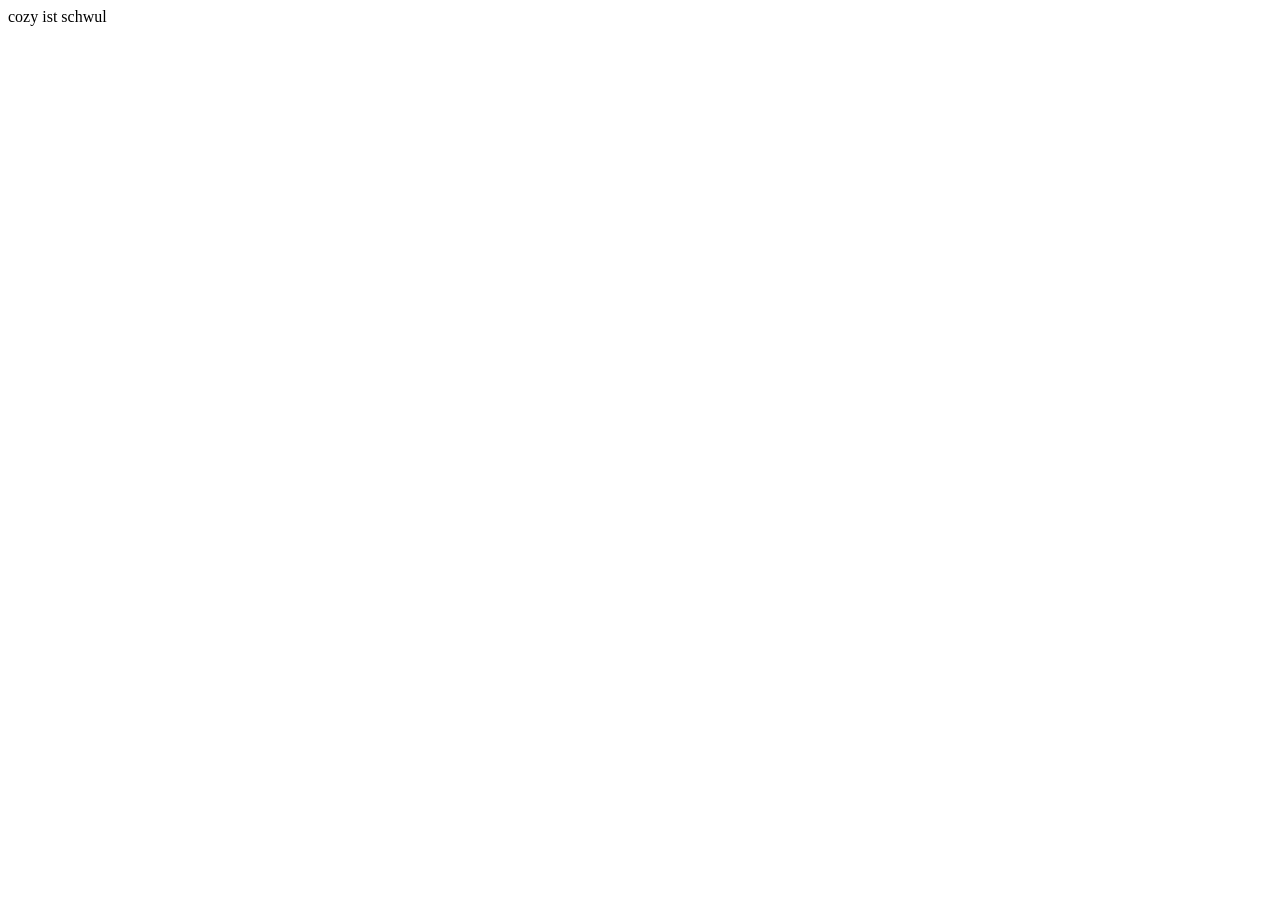
==== index.html @ 08d37120 "index" ====
<!DOCTYPE html>
<html lang="en">
<head>
    <meta charset="UTF-8">
    <meta name="viewport" content="width=device-width, initial-scale=1.0">
    <title>Document</title>
</head>
<body>
    cozy ist schwul
</body>
</html>
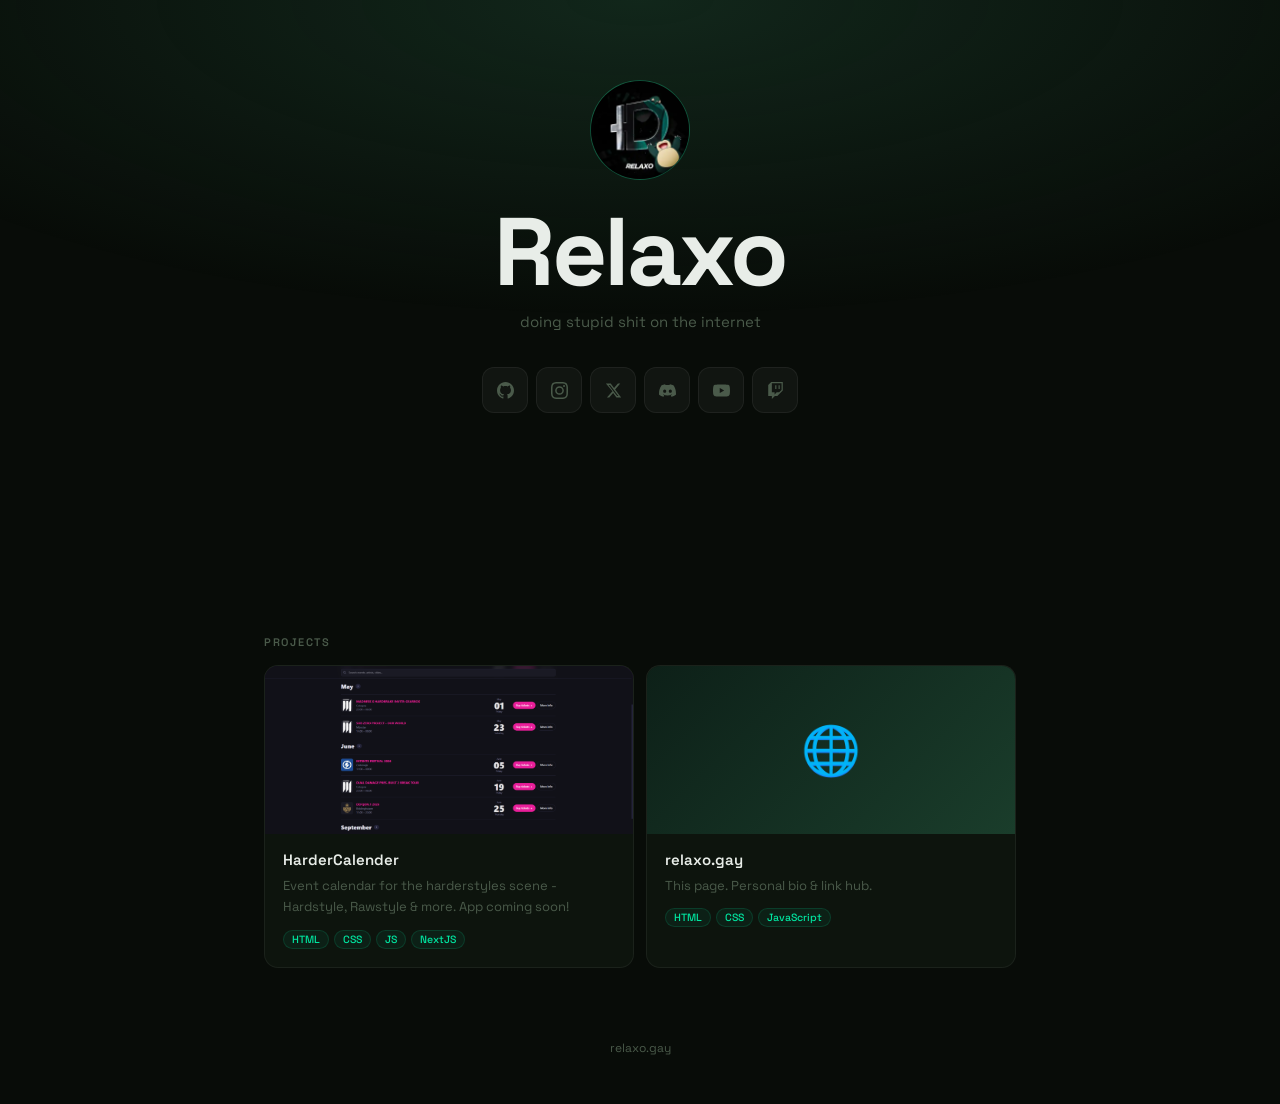
==== commit abb5f1eb: "created website lol" ====
--- a/index.html
+++ b/index.html
@@ -1,11 +1,68 @@
-<!DOCTYPE html>
+<!doctype html>
 <html lang="en">
-<head>
-    <meta charset="UTF-8">
-    <meta name="viewport" content="width=device-width, initial-scale=1.0">
-    <title>Document</title>
-</head>
-<body>
-    cozy ist schwul
-</body>
+  <head>
+    <meta charset="UTF-8" />
+    <meta name="viewport" content="width=device-width, initial-scale=1.0" />
+    <title>Relaxo</title>
+    <meta name="description" content="Relaxo — building stuff on the internet" />
+    <link rel="preconnect" href="https://fonts.googleapis.com" />
+    <link rel="preconnect" href="https://fonts.gstatic.com" crossorigin />
+    <link href="https://fonts.googleapis.com/css2?family=Space+Grotesk:wght@400;500;600;700&display=swap" rel="stylesheet" />
+    <link rel="stylesheet" href="css/style.css" />
+  </head>
+  <body>
+    <div class="wrap">
+      <section class="hero">
+        <div class="avatar" data-a id="s-initial"></div>
+        <h1 class="name" data-a id="s-name"></h1>
+        <p class="bio" data-a id="s-bio"></p>
+        <div class="socials" data-a id="s-socials"></div>
+      </section>
+
+      <div class="dc" id="dc">
+        <div class="dc-left">
+          <div class="dc-avwrap">
+            <img class="dc-av" id="dc-av" src="" alt="avatar" />
+            <span class="dc-dot offline" id="dc-dot"></span>
+          </div>
+          <div class="dc-info">
+            <div class="dc-nameline">
+              <span class="dc-name" id="dc-name"></span>
+            </div>
+            <div class="dc-sub">
+              <span class="dc-handle" id="dc-handle"></span>
+            </div>
+          </div>
+        </div>
+        <span class="dc-clan" id="dc-clan">
+          <img class="dc-clan-badge" id="dc-clan-badge" src="" alt="" />
+          <span id="dc-clan-tag"></span>
+        </span>
+      </div>
+
+      <div class="dc-activity-bar" id="dc-activity-bar">
+        <div class="dc-spot" id="dc-spot">
+          <svg class="dc-spot-icon" viewBox="0 0 24 24">
+            <path d="M12 0C5.4 0 0 5.4 0 12s5.4 12 12 12 12-5.4 12-12S18.66 0 12 0zm5.521 17.34c-.24.359-.66.48-1.021.24-2.82-1.74-6.36-2.101-10.561-1.141-.418.122-.779-.179-.899-.539-.12-.421.18-.78.54-.9 4.56-1.021 8.52-.6 11.64 1.32.42.18.479.659.301 1.02zm1.44-3.3c-.301.42-.841.6-1.262.3-3.239-1.98-8.159-2.58-11.939-1.38-.479.12-1.02-.12-1.14-.6-.12-.48.12-1.021.6-1.141C9.6 9.9 15 10.561 18.72 12.84c.361.181.54.78.241 1.2zm.12-3.36C15.24 8.4 8.82 8.16 5.16 9.301c-.6.179-1.2-.181-1.38-.721-.18-.601.18-1.2.72-1.381 4.26-1.26 11.28-1.02 15.721 1.621.539.3.719 1.02.419 1.56-.299.421-1.02.599-1.559.3z"/>
+          </svg>
+          <img class="dc-art" id="dc-art" src="" alt="" />
+          <div class="dc-track">
+            <span class="dc-song" id="dc-song"></span>
+            <span class="dc-artist" id="dc-artist"></span>
+          </div>
+        </div>
+        <span class="dc-game" id="dc-game"></span>
+      </div>
+
+      <p class="section-title" data-a>projects</p>
+      <div class="grid" id="s-grid"></div>
+      <footer data-a id="s-footer"></footer>
+    </div>
+
+    <script src="js/config.js"></script>
+    <script src="js/icons.js"></script>
+    <script src="js/render.js"></script>
+    <script src="js/lanyard.js"></script>
+    <script src="js/main.js"></script>
+  </body>
 </html>
--- a/css/style.css
+++ b/css/style.css
@@ -0,0 +1,262 @@
+:root {
+  --bg: #080c08;
+  --card: #0d140d;
+  --border: rgba(255, 255, 255, 0.06);
+  --accent: #00e5a0;
+  --white: #e8ede8;
+  --muted: #4a5a4a;
+  --text: #8fa08f;
+}
+
+*, *::before, *::after { box-sizing: border-box; margin: 0; padding: 0; }
+html { scroll-behavior: smooth; }
+
+body {
+  background: var(--bg);
+  color: var(--text);
+  font-family: "Space Grotesk", sans-serif;
+  min-height: 100vh;
+}
+
+body::before {
+  content: "";
+  position: fixed;
+  inset: 0;
+  background: radial-gradient(ellipse 70% 35% at 50% 0%, rgba(26, 61, 43, 0.55) 0%, transparent 100%);
+  pointer-events: none;
+  z-index: 0;
+}
+
+.wrap {
+  position: relative;
+  z-index: 1;
+  max-width: 800px;
+  margin: 0 auto;
+  padding: 0 24px;
+}
+
+/* ── HERO ── */
+.hero { padding: 80px 0 56px; text-align: center; }
+
+.avatar {
+  width: 100px;
+  height: 100px;
+  border-radius: 50%;
+  background: linear-gradient(135deg, #1a3d2b 0%, #0d2018 100%);
+  border: 1px solid rgba(0, 229, 160, 0.2);
+  margin: 0 auto 24px;
+  display: flex;
+  align-items: center;
+  justify-content: center;
+  font-size: 38px;
+  font-weight: 700;
+  color: var(--accent);
+  animation: bob 5s ease-in-out infinite;
+}
+
+@keyframes bob {
+  0%, 100% { transform: translateY(0); }
+  50%       { transform: translateY(-6px); }
+}
+
+.name {
+  font-size: clamp(56px, 12vw, 96px);
+  font-weight: 700;
+  letter-spacing: -3px;
+  color: var(--white);
+  line-height: 1;
+  margin-bottom: 12px;
+}
+
+.bio { font-size: 15px; color: var(--muted); margin-bottom: 36px; }
+
+/* ── SOCIALS ── */
+.socials { display: flex; justify-content: center; gap: 8px; flex-wrap: wrap; }
+
+.social {
+  width: 46px;
+  height: 46px;
+  border-radius: 12px;
+  background: rgba(255, 255, 255, 0.04);
+  border: 1px solid var(--border);
+  color: var(--muted);
+  display: flex;
+  align-items: center;
+  justify-content: center;
+  text-decoration: none;
+  transition: background 0.15s, border-color 0.15s, color 0.15s, transform 0.15s;
+}
+
+.social:hover {
+  background: rgba(0, 229, 160, 0.1);
+  border-color: rgba(0, 229, 160, 0.35);
+  color: var(--accent);
+  transform: translateY(-2px);
+}
+
+.social svg { width: 17px; height: 17px; fill: currentColor; flex-shrink: 0; }
+
+/* ── PROJECTS ── */
+.section-title {
+  font-size: 11px;
+  font-weight: 600;
+  letter-spacing: 0.14em;
+  text-transform: uppercase;
+  color: var(--muted);
+  margin: 56px 0 16px;
+}
+
+.grid {
+  display: grid;
+  grid-template-columns: repeat(2, 1fr);
+  gap: 12px;
+  margin-bottom: 72px;
+}
+
+@media (max-width: 540px) {
+  .grid { grid-template-columns: 1fr; }
+}
+
+.card {
+  background: var(--card);
+  border: 1px solid var(--border);
+  border-radius: 14px;
+  overflow: hidden;
+  text-decoration: none;
+  color: inherit;
+  display: flex;
+  flex-direction: column;
+  transition: border-color 0.2s, transform 0.2s, box-shadow 0.2s;
+}
+
+.card:hover {
+  border-color: rgba(0, 229, 160, 0.22);
+  transform: translateY(-3px);
+  box-shadow: 0 10px 30px rgba(0, 0, 0, 0.5);
+}
+
+.thumb { position: relative; height: 168px; overflow: hidden; flex-shrink: 0; }
+.thumb-bg { position: absolute; inset: 0; }
+.thumb-emoji {
+  position: absolute;
+  inset: 0;
+  display: flex;
+  align-items: center;
+  justify-content: center;
+  font-size: 48px;
+}
+
+.thumb img {
+  position: absolute;
+  inset: 0;
+  width: 100%;
+  height: 100%;
+  object-fit: cover;
+  display: block;
+  z-index: 1;
+}
+
+.card-body { padding: 16px 18px 18px; display: flex; flex-direction: column; gap: 6px; flex: 1; }
+.card-name { font-size: 15px; font-weight: 600; color: var(--white); }
+.card-desc { font-size: 13px; color: var(--muted); line-height: 1.65; }
+
+.tags { display: flex; flex-wrap: wrap; gap: 5px; margin-top: 6px; }
+.tag {
+  font-size: 10.5px;
+  font-weight: 500;
+  padding: 2px 8px;
+  border-radius: 100px;
+  background: rgba(0, 229, 160, 0.06);
+  border: 1px solid rgba(0, 229, 160, 0.14);
+  color: var(--accent);
+}
+
+/* ── DISCORD CARD ── */
+.dc {
+  display: flex;
+  align-items: center;
+  justify-content: space-between;
+  gap: 16px;
+  background: rgba(255, 255, 255, 0.025);
+  border: 1px solid var(--border);
+  border-radius: 16px;
+  padding: 16px 20px;
+  margin: 24px 0 0;
+  opacity: 0;
+  transition: opacity 0.4s ease;
+}
+.dc.ready { opacity: 1; }
+
+.dc-left { display: flex; align-items: center; gap: 14px; min-width: 0; }
+.dc-avwrap { position: relative; flex-shrink: 0; }
+
+.dc-av {
+  width: 52px;
+  height: 52px;
+  border-radius: 50%;
+  display: block;
+  background: var(--card);
+}
+
+.dc-dot {
+  position: absolute;
+  bottom: 0; right: 0;
+  width: 14px; height: 14px;
+  border-radius: 50%;
+  border: 2.5px solid var(--bg);
+  background: var(--muted);
+  transition: background 0.3s;
+}
+.dc-dot.online  { background: #23a55a; }
+.dc-dot.idle    { background: #f0b232; }
+.dc-dot.dnd     { background: #f23f43; }
+.dc-dot.offline { background: #545f54; }
+
+.dc-info { min-width: 0; }
+.dc-nameline { display: flex; align-items: center; gap: 7px; margin-bottom: 3px; }
+.dc-name { font-size: 15px; font-weight: 600; color: var(--white); white-space: nowrap; }
+
+.dc-clan {
+  display: none;
+  align-items: center;
+  gap: 6px;
+  font-size: 13px;
+  font-weight: 600;
+  color: var(--accent);
+  background: rgba(0, 229, 160, 0.08);
+  border: 1px solid rgba(0, 229, 160, 0.2);
+  border-radius: 8px;
+  padding: 5px 12px 5px 8px;
+  white-space: nowrap;
+}
+.dc-clan-badge { width: 18px; height: 18px; object-fit: contain; display: block; }
+
+.dc-sub { display: flex; align-items: center; gap: 5px; min-width: 0; }
+.dc-handle { font-size: 12.5px; color: var(--muted); white-space: nowrap; flex-shrink: 0; }
+
+.dc-activity-bar {
+  display: none;
+  align-items: center;
+  gap: 12px;
+  background: rgba(255, 255, 255, 0.02);
+  border: 1px solid var(--border);
+  border-radius: 12px;
+  padding: 11px 20px;
+  margin-top: 4px;
+  min-width: 0;
+}
+.dc-activity-bar.visible { display: flex; }
+
+.dc-spot { display: flex; align-items: center; gap: 10px; }
+.dc-art { width: 42px; height: 42px; border-radius: 6px; object-fit: cover; flex-shrink: 0; }
+.dc-track { display: flex; flex-direction: column; gap: 2px; flex: 1; min-width: 0; }
+.dc-song { font-size: 13px; font-weight: 500; color: var(--white); }
+.dc-artist { font-size: 12px; color: var(--muted); }
+.dc-game { font-size: 13px; color: var(--text); }
+.dc-spot-icon { width: 15px; height: 15px; fill: #1db954; flex-shrink: 0; }
+
+/* ── FOOTER ── */
+footer { text-align: center; padding-bottom: 48px; font-size: 12px; color: var(--muted); }
+
+/* entrance */
+[data-a] { opacity: 0; transform: translateY(14px); }
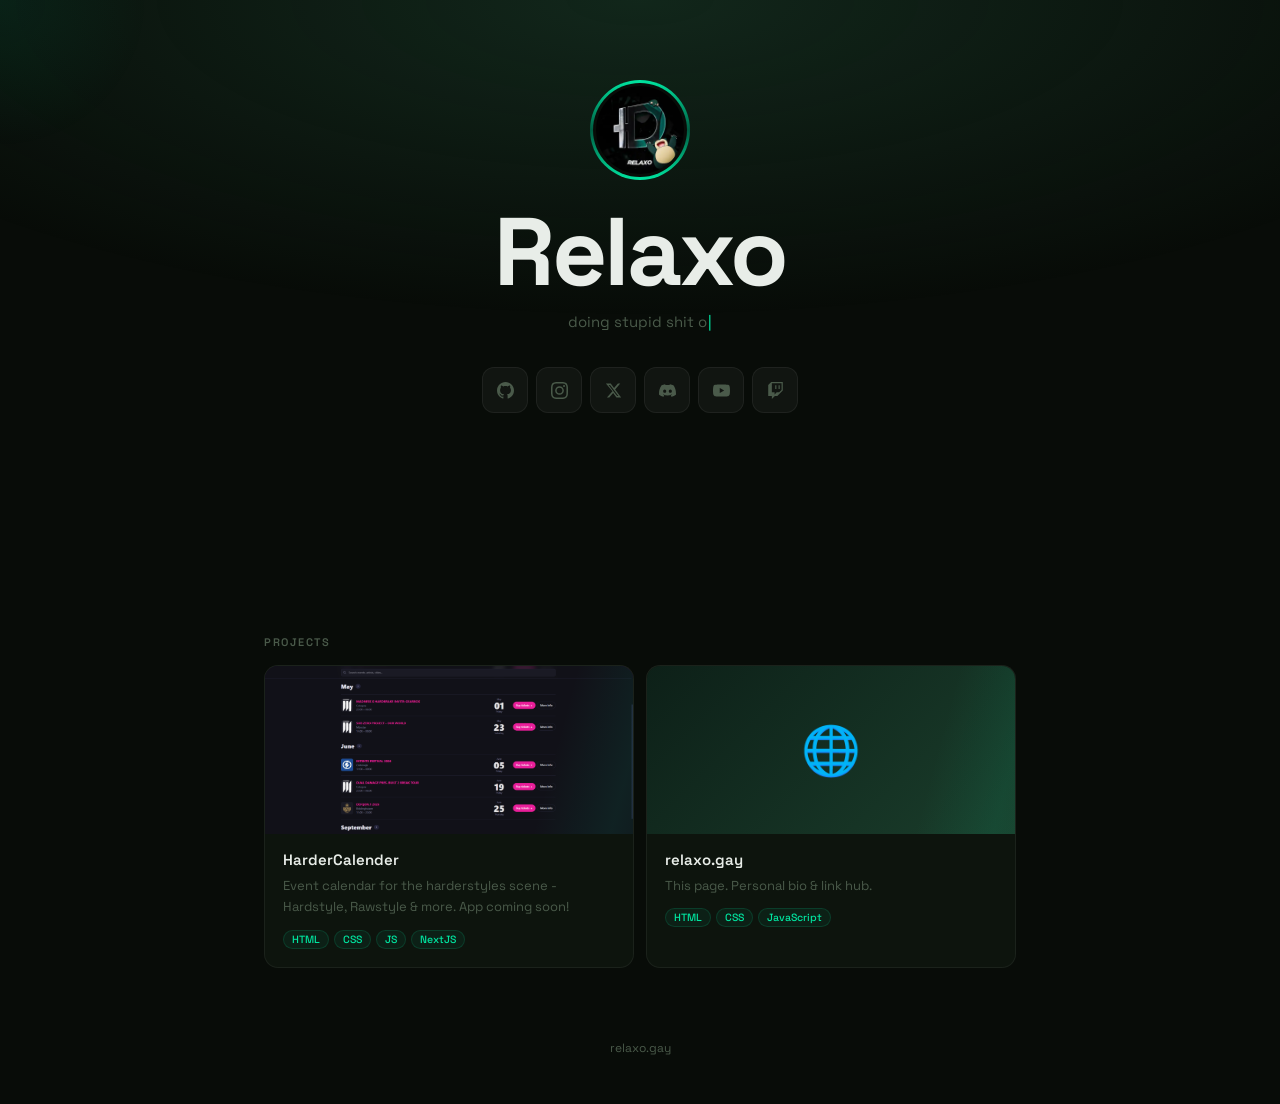
==== commit 61639eb8: "Some visual changes" ====
--- a/index.html
+++ b/index.html
@@ -10,7 +10,11 @@
     <link href="https://fonts.googleapis.com/css2?family=Space+Grotesk:wght@400;500;600;700&display=swap" rel="stylesheet" />
     <link rel="stylesheet" href="css/style.css" />
   </head>
+
   <body>
+        <div class="cursor" id="cursor"><div class="cursor-center"></div></div>
+    <div class="mouse-glow" id="mouse-glow"></div>
+    <div class="toast" id="toast">Copied!</div>
     <div class="wrap">
       <section class="hero">
         <div class="avatar" data-a id="s-initial"></div>
@@ -65,4 +69,6 @@
     <script src="js/lanyard.js"></script>
     <script src="js/main.js"></script>
   </body>
+
+
 </html>
--- a/css/style.css
+++ b/css/style.css
@@ -42,8 +42,6 @@
   width: 100px;
   height: 100px;
   border-radius: 50%;
-  background: linear-gradient(135deg, #1a3d2b 0%, #0d2018 100%);
-  border: 1px solid rgba(0, 229, 160, 0.2);
   margin: 0 auto 24px;
   display: flex;
   align-items: center;
@@ -52,6 +50,24 @@
   font-weight: 700;
   color: var(--accent);
   animation: bob 5s ease-in-out infinite;
+  padding: 3px;
+  background: linear-gradient(var(--bg), var(--bg)) padding-box,
+              linear-gradient(var(--ring-angle, 0deg), #00e5a0, #005c41, #00e5a0) border-box;
+  border: 3px solid transparent;
+}
+
+@property --ring-angle {
+  syntax: '<angle>';
+  inherits: false;
+  initial-value: 0deg;
+}
+
+@keyframes ring-spin {
+  to { --ring-angle: 360deg; }
+}
+
+.avatar {
+  animation: bob 5s ease-in-out infinite, ring-spin 3s linear infinite;
 }
 
 @keyframes bob {
@@ -154,6 +170,26 @@
   object-fit: cover;
   display: block;
   z-index: 1;
+}
+
+.thumb::after {
+  content: '';
+  position: absolute;
+  inset: 0;
+  background: linear-gradient(
+    105deg,
+    transparent 40%,
+    rgba(0, 229, 160, 0.08) 50%,
+    transparent 60%
+  );
+  background-size: 200% 100%;
+  background-position: 200% 0;
+  transition: background-position 0.5s ease;
+  z-index: 2;
+}
+
+.card:hover .thumb::after {
+  background-position: -200% 0;
 }
 
 .card-body { padding: 16px 18px 18px; display: flex; flex-direction: column; gap: 6px; flex: 1; }
@@ -255,6 +291,172 @@
 .dc-game { font-size: 13px; color: var(--text); }
 .dc-spot-icon { width: 15px; height: 15px; fill: #1db954; flex-shrink: 0; }
 
+.tooltip-wrap {
+  position: relative;
+  display: inline-flex;
+}
+
+.tooltip {
+  position: absolute;
+  bottom: calc(100% + 8px);
+  left: 50%;
+  transform: translateX(-50%) translateY(4px);
+  background: #1a1f1a;
+  border: 1px solid var(--border);
+  color: var(--white);
+  font-size: 12px;
+  font-weight: 500;
+  white-space: nowrap;
+  padding: 5px 10px;
+  border-radius: 8px;
+  pointer-events: none;
+  opacity: 0;
+  transition: opacity 0.15s ease, transform 0.15s ease;
+  z-index: 10;
+}
+
+.tooltip::after {
+  content: '';
+  position: absolute;
+  top: 100%;
+  left: 50%;
+  transform: translateX(-50%);
+  border: 5px solid transparent;
+  border-top-color: #1a1f1a;
+}
+
+.tooltip-wrap:hover .tooltip {
+  opacity: 1;
+  transform: translateX(-50%) translateY(0);
+}
+
+/* ── TOAST ── */
+.toast {
+  position: fixed;
+  bottom: 32px;
+  left: 50%;
+  transform: translateX(-50%) translateY(8px);
+  background: #1a1f1a;
+  border: 1px solid var(--border);
+  color: var(--white);
+  font-size: 13px;
+  font-weight: 500;
+  padding: 8px 16px;
+  border-radius: 10px;
+  opacity: 0;
+  pointer-events: none;
+  transition: opacity 0.2s ease, transform 0.2s ease;
+  z-index: 100;
+}
+.toast.show {
+  opacity: 1;
+  transform: translateX(-50%) translateY(0);
+}
+
+/* ── MOUSE GLOW ── */
+.mouse-glow {
+  position: fixed;
+  width: 300px;
+  height: 300px;
+  border-radius: 50%;
+  pointer-events: none;
+  z-index: 0;
+  background: radial-gradient(circle, rgba(0, 229, 160, 0.07) 0%, transparent 70%);
+  transform: translate(-50%, -50%);
+  transition: left 0.08s ease, top 0.08s ease;
+}
+
+@keyframes blink {
+  0%, 100% { opacity: 1; }
+  50%       { opacity: 0; }
+}
+
+@keyframes avatar-pop {
+  0%   { transform: scale(1); }
+  40%  { transform: scale(1.15) rotate(-5deg); }
+  70%  { transform: scale(0.95) rotate(3deg); }
+  100% { transform: scale(1) rotate(0deg); }
+}
+
+.avatar.popping {
+  animation: avatar-pop 0.4s ease, ring-spin 3s linear infinite !important;
+}
+
+/* ── CUSTOM CURSOR ── */
+* { cursor: none !important; }
+
+/* ── CUSTOM CURSOR ── */
+* { cursor: none !important; }
+
+/* ── CUSTOM CURSOR ── */
+* { cursor: none !important; }
+
+.cursor {
+  position: fixed;
+  width: 20px;
+  height: 20px;
+  pointer-events: none;
+  z-index: 9999;
+  left: -100px;
+  top: -100px;
+  transform: translate(-50%, -50%);
+  transition: width 0.15s ease, height 0.15s ease, opacity 0.2s ease;
+}
+
+/* 4 Linien als Crosshair */
+.cursor::before,
+.cursor::after {
+  content: '';
+  position: absolute;
+  background: var(--accent);
+  border-radius: 2px;
+}
+
+/* Horizontale Linie */
+.cursor::before {
+  width: 100%;
+  height: 1.5px;
+  top: 50%;
+  left: 0;
+  transform: translateY(-50%);
+  box-shadow: 0 0 6px rgba(0, 229, 160, 0.6);
+}
+
+/* Vertikale Linie */
+.cursor::after {
+  width: 1.5px;
+  height: 100%;
+  left: 50%;
+  top: 0;
+  transform: translateX(-50%);
+  box-shadow: 0 0 6px rgba(0, 229, 160, 0.6);
+}
+
+/* Mittelpunkt Lücke — kleines Quadrat das die Mitte ausblendet */
+.cursor-center {
+  position: absolute;
+  width: 5px;
+  height: 5px;
+  background: var(--bg);
+  top: 50%;
+  left: 50%;
+  transform: translate(-50%, -50%);
+  z-index: 1;
+}
+
+body:has(a:hover) .cursor,
+body:has(button:hover) .cursor {
+  width: 16px;
+  height: 16px;
+}
+
+body:has(a:hover) .cursor-ring,
+body:has(button:hover) .cursor-ring {
+  width: 44px;
+  height: 44px;
+  border-color: rgba(0, 229, 160, 0.8);
+}
+
 /* ── FOOTER ── */
 footer { text-align: center; padding-bottom: 48px; font-size: 12px; color: var(--muted); }
 
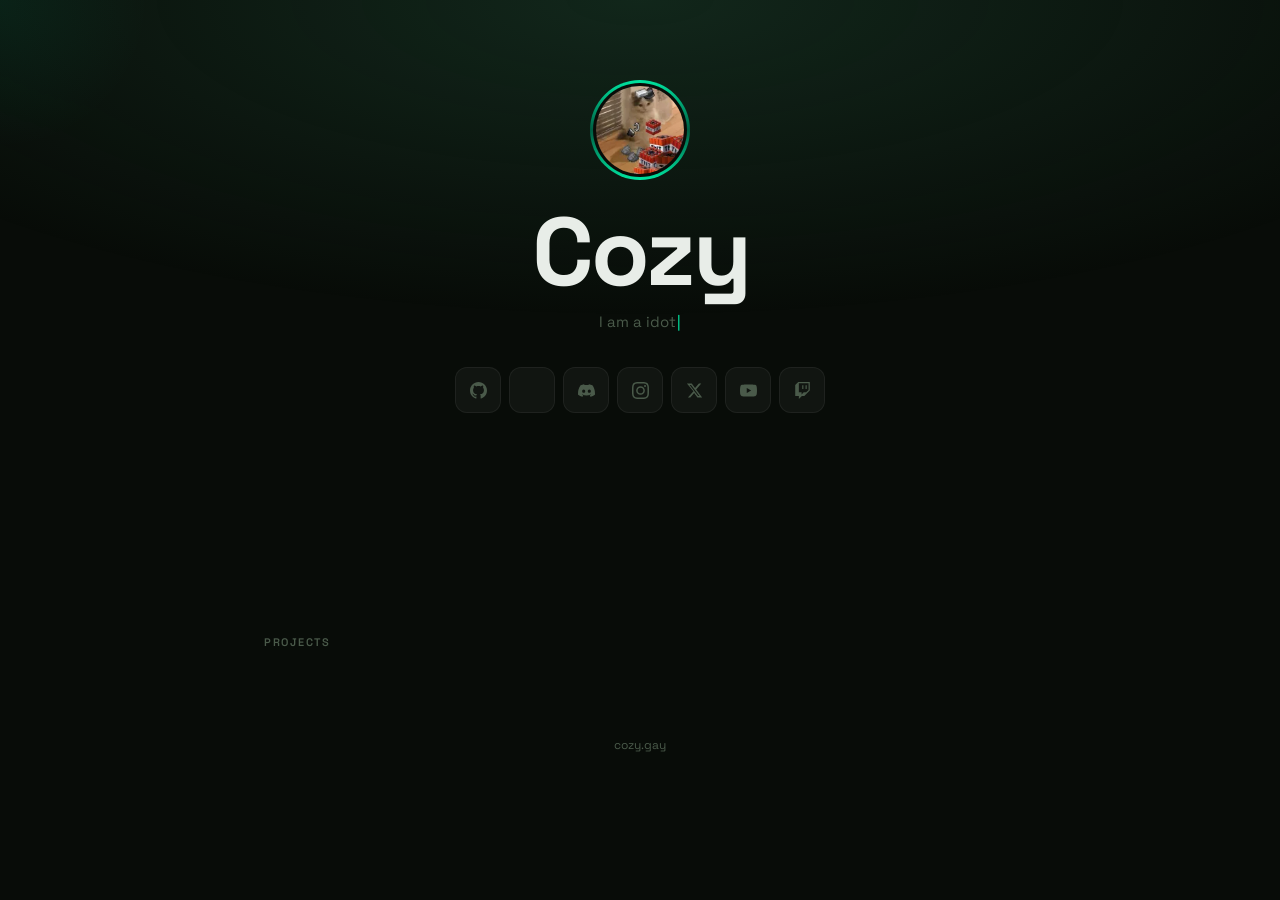
==== commit 9ee758ab: "yur" ====
--- a/index.html
+++ b/index.html
@@ -3,8 +3,8 @@
   <head>
     <meta charset="UTF-8" />
     <meta name="viewport" content="width=device-width, initial-scale=1.0" />
-    <title>Relaxo</title>
-    <meta name="description" content="Relaxo — building stuff on the internet" />
+    <title>Cozy</title>
+    <meta name="description" content="Cozy" />
     <link rel="preconnect" href="https://fonts.googleapis.com" />
     <link rel="preconnect" href="https://fonts.gstatic.com" crossorigin />
     <link href="https://fonts.googleapis.com/css2?family=Space+Grotesk:wght@400;500;600;700&display=swap" rel="stylesheet" />
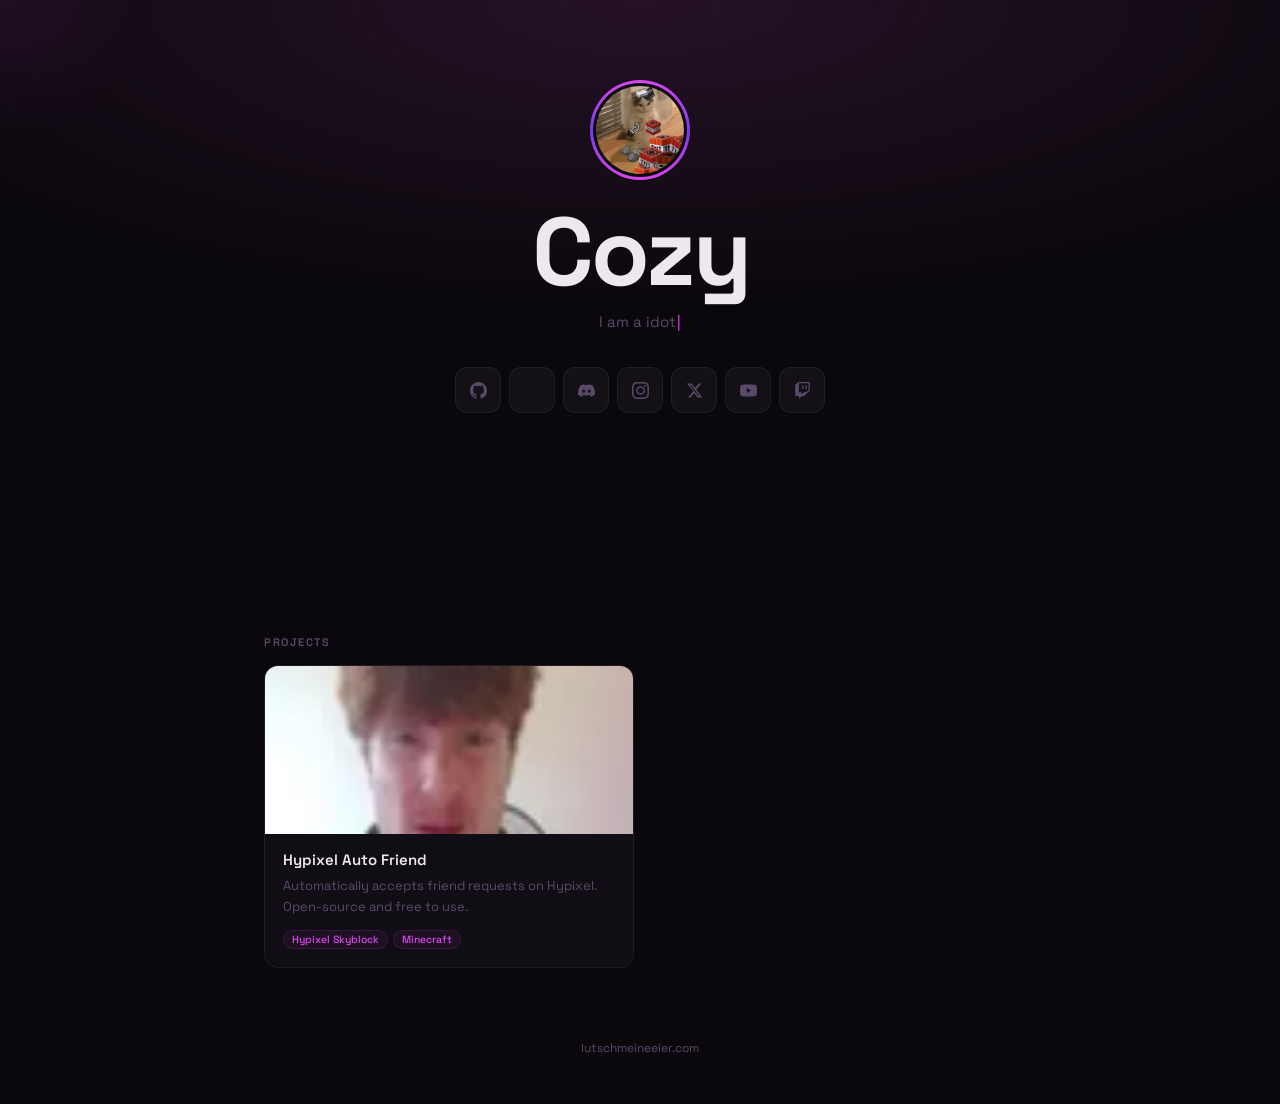
==== commit 4cb3a203: "joa" ====
--- a/index.html
+++ b/index.html
@@ -45,17 +45,7 @@
       </div>
 
       <div class="dc-activity-bar" id="dc-activity-bar">
-        <div class="dc-spot" id="dc-spot">
-          <svg class="dc-spot-icon" viewBox="0 0 24 24">
-            <path d="M12 0C5.4 0 0 5.4 0 12s5.4 12 12 12 12-5.4 12-12S18.66 0 12 0zm5.521 17.34c-.24.359-.66.48-1.021.24-2.82-1.74-6.36-2.101-10.561-1.141-.418.122-.779-.179-.899-.539-.12-.421.18-.78.54-.9 4.56-1.021 8.52-.6 11.64 1.32.42.18.479.659.301 1.02zm1.44-3.3c-.301.42-.841.6-1.262.3-3.239-1.98-8.159-2.58-11.939-1.38-.479.12-1.02-.12-1.14-.6-.12-.48.12-1.021.6-1.141C9.6 9.9 15 10.561 18.72 12.84c.361.181.54.78.241 1.2zm.12-3.36C15.24 8.4 8.82 8.16 5.16 9.301c-.6.179-1.2-.181-1.38-.721-.18-.601.18-1.2.72-1.381 4.26-1.26 11.28-1.02 15.721 1.621.539.3.719 1.02.419 1.56-.299.421-1.02.599-1.559.3z"/>
-          </svg>
-          <img class="dc-art" id="dc-art" src="" alt="" />
-          <div class="dc-track">
-            <span class="dc-song" id="dc-song"></span>
-            <span class="dc-artist" id="dc-artist"></span>
-          </div>
-        </div>
-        <span class="dc-game" id="dc-game"></span>
+        <div id="dc-activity"></div>
       </div>
 
       <p class="section-title" data-a>projects</p>
--- a/css/style.css
+++ b/css/style.css
@@ -1,11 +1,11 @@
 :root {
-  --bg: #080c08;
-  --card: #0d140d;
+  --bg: #0a080c;
+  --card: #110d14;
   --border: rgba(255, 255, 255, 0.06);
-  --accent: #00e5a0;
-  --white: #e8ede8;
-  --muted: #4a5a4a;
-  --text: #8fa08f;
+  --accent: #d946ef;
+  --white: #ede8ed;
+  --muted: #5a4a6a;
+  --text: #9a8aaa;
 }
 
 *, *::before, *::after { box-sizing: border-box; margin: 0; padding: 0; }
@@ -22,7 +22,7 @@
   content: "";
   position: fixed;
   inset: 0;
-  background: radial-gradient(ellipse 70% 35% at 50% 0%, rgba(26, 61, 43, 0.55) 0%, transparent 100%);
+  background: radial-gradient(ellipse 70% 35% at 50% 0%, rgba(61, 26, 61, 0.55) 0%, transparent 100%);
   pointer-events: none;
   z-index: 0;
 }
@@ -52,7 +52,7 @@
   animation: bob 5s ease-in-out infinite;
   padding: 3px;
   background: linear-gradient(var(--bg), var(--bg)) padding-box,
-              linear-gradient(var(--ring-angle, 0deg), #00e5a0, #005c41, #00e5a0) border-box;
+              linear-gradient(var(--ring-angle, 0deg), #d946ef, #7c3aed, #d946ef) border-box;
   border: 3px solid transparent;
 }
 
@@ -104,8 +104,8 @@
 }
 
 .social:hover {
-  background: rgba(0, 229, 160, 0.1);
-  border-color: rgba(0, 229, 160, 0.35);
+  background: rgba(217, 70, 239, 0.1);
+  border-color: rgba(217, 70, 239, 0.35);
   color: var(--accent);
   transform: translateY(-2px);
 }
@@ -146,7 +146,7 @@
 }
 
 .card:hover {
-  border-color: rgba(0, 229, 160, 0.22);
+  border-color: rgba(217, 70, 239, 0.22);
   transform: translateY(-3px);
   box-shadow: 0 10px 30px rgba(0, 0, 0, 0.5);
 }
@@ -179,7 +179,7 @@
   background: linear-gradient(
     105deg,
     transparent 40%,
-    rgba(0, 229, 160, 0.08) 50%,
+    rgba(217, 70, 239, 0.08) 50%,
     transparent 60%
   );
   background-size: 200% 100%;
@@ -202,8 +202,8 @@
   font-weight: 500;
   padding: 2px 8px;
   border-radius: 100px;
-  background: rgba(0, 229, 160, 0.06);
-  border: 1px solid rgba(0, 229, 160, 0.14);
+  background: rgba(217, 70, 239, 0.06);
+  border: 1px solid rgba(217, 70, 239, 0.14);
   color: var(--accent);
 }
 
@@ -246,7 +246,7 @@
 .dc-dot.online  { background: #23a55a; }
 .dc-dot.idle    { background: #f0b232; }
 .dc-dot.dnd     { background: #f23f43; }
-.dc-dot.offline { background: #545f54; }
+.dc-dot.offline { background: #545458; }
 
 .dc-info { min-width: 0; }
 .dc-nameline { display: flex; align-items: center; gap: 7px; margin-bottom: 3px; }
@@ -259,8 +259,8 @@
   font-size: 13px;
   font-weight: 600;
   color: var(--accent);
-  background: rgba(0, 229, 160, 0.08);
-  border: 1px solid rgba(0, 229, 160, 0.2);
+  background: rgba(217, 70, 239, 0.08);
+  border: 1px solid rgba(217, 70, 239, 0.2);
   border-radius: 8px;
   padding: 5px 12px 5px 8px;
   white-space: nowrap;
@@ -301,7 +301,7 @@
   bottom: calc(100% + 8px);
   left: 50%;
   transform: translateX(-50%) translateY(4px);
-  background: #1a1f1a;
+  background: #1a171d;
   border: 1px solid var(--border);
   color: var(--white);
   font-size: 12px;
@@ -322,7 +322,7 @@
   left: 50%;
   transform: translateX(-50%);
   border: 5px solid transparent;
-  border-top-color: #1a1f1a;
+  border-top-color: #1a171d;
 }
 
 .tooltip-wrap:hover .tooltip {
@@ -336,7 +336,7 @@
   bottom: 32px;
   left: 50%;
   transform: translateX(-50%) translateY(8px);
-  background: #1a1f1a;
+  background: #1a171d;
   border: 1px solid var(--border);
   color: var(--white);
   font-size: 13px;
@@ -361,7 +361,7 @@
   border-radius: 50%;
   pointer-events: none;
   z-index: 0;
-  background: radial-gradient(circle, rgba(0, 229, 160, 0.07) 0%, transparent 70%);
+  background: radial-gradient(circle, rgba(217, 70, 239, 0.07) 0%, transparent 70%);
   transform: translate(-50%, -50%);
   transition: left 0.08s ease, top 0.08s ease;
 }
@@ -419,7 +419,7 @@
   top: 50%;
   left: 0;
   transform: translateY(-50%);
-  box-shadow: 0 0 6px rgba(0, 229, 160, 0.6);
+  box-shadow: 0 0 6px rgba(217, 70, 239, 0.6);
 }
 
 /* Vertikale Linie */
@@ -429,7 +429,7 @@
   left: 50%;
   top: 0;
   transform: translateX(-50%);
-  box-shadow: 0 0 6px rgba(0, 229, 160, 0.6);
+  box-shadow: 0 0 6px rgba(217, 70, 239, 0.6);
 }
 
 /* Mittelpunkt Lücke — kleines Quadrat das die Mitte ausblendet */
@@ -454,7 +454,80 @@
 body:has(button:hover) .cursor-ring {
   width: 44px;
   height: 44px;
-  border-color: rgba(0, 229, 160, 0.8);
+  border-color: rgba(217, 70, 239, 0.8);
+}
+
+/* ── RICH ACTIVITY ── */
+.dc-rich {
+  display: flex;
+  align-items: center;
+  gap: 12px;
+  width: 100%;
+}
+
+.dc-rich-art-wrap {
+  position: relative;
+  flex-shrink: 0;
+}
+
+.dc-rich-art {
+  width: 42px;
+  height: 42px;
+  border-radius: 8px;
+  object-fit: cover;
+  display: block;
+  background: var(--card);
+}
+
+.dc-rich-small {
+  position: absolute;
+  bottom: -4px;
+  right: -4px;
+  width: 18px;
+  height: 18px;
+  border-radius: 50%;
+  border: 2px solid var(--bg);
+  object-fit: cover;
+}
+
+.dc-rich-info {
+  display: flex;
+  flex-direction: column;
+  gap: 2px;
+  flex: 1;
+  min-width: 0;
+}
+
+.dc-rich-label {
+  font-size: 10px;
+  font-weight: 600;
+  letter-spacing: 0.08em;
+  text-transform: uppercase;
+  color: var(--accent);
+}
+
+.dc-rich-name {
+  font-size: 13px;
+  font-weight: 500;
+  color: var(--white);
+  white-space: nowrap;
+  overflow: hidden;
+  text-overflow: ellipsis;
+}
+
+.dc-rich-detail,
+.dc-rich-state {
+  font-size: 12px;
+  color: var(--muted);
+  white-space: nowrap;
+  overflow: hidden;
+  text-overflow: ellipsis;
+}
+
+.dc-rich-time {
+  font-size: 11px;
+  color: var(--muted);
+  font-variant-numeric: tabular-nums;
 }
 
 /* ── FOOTER ── */
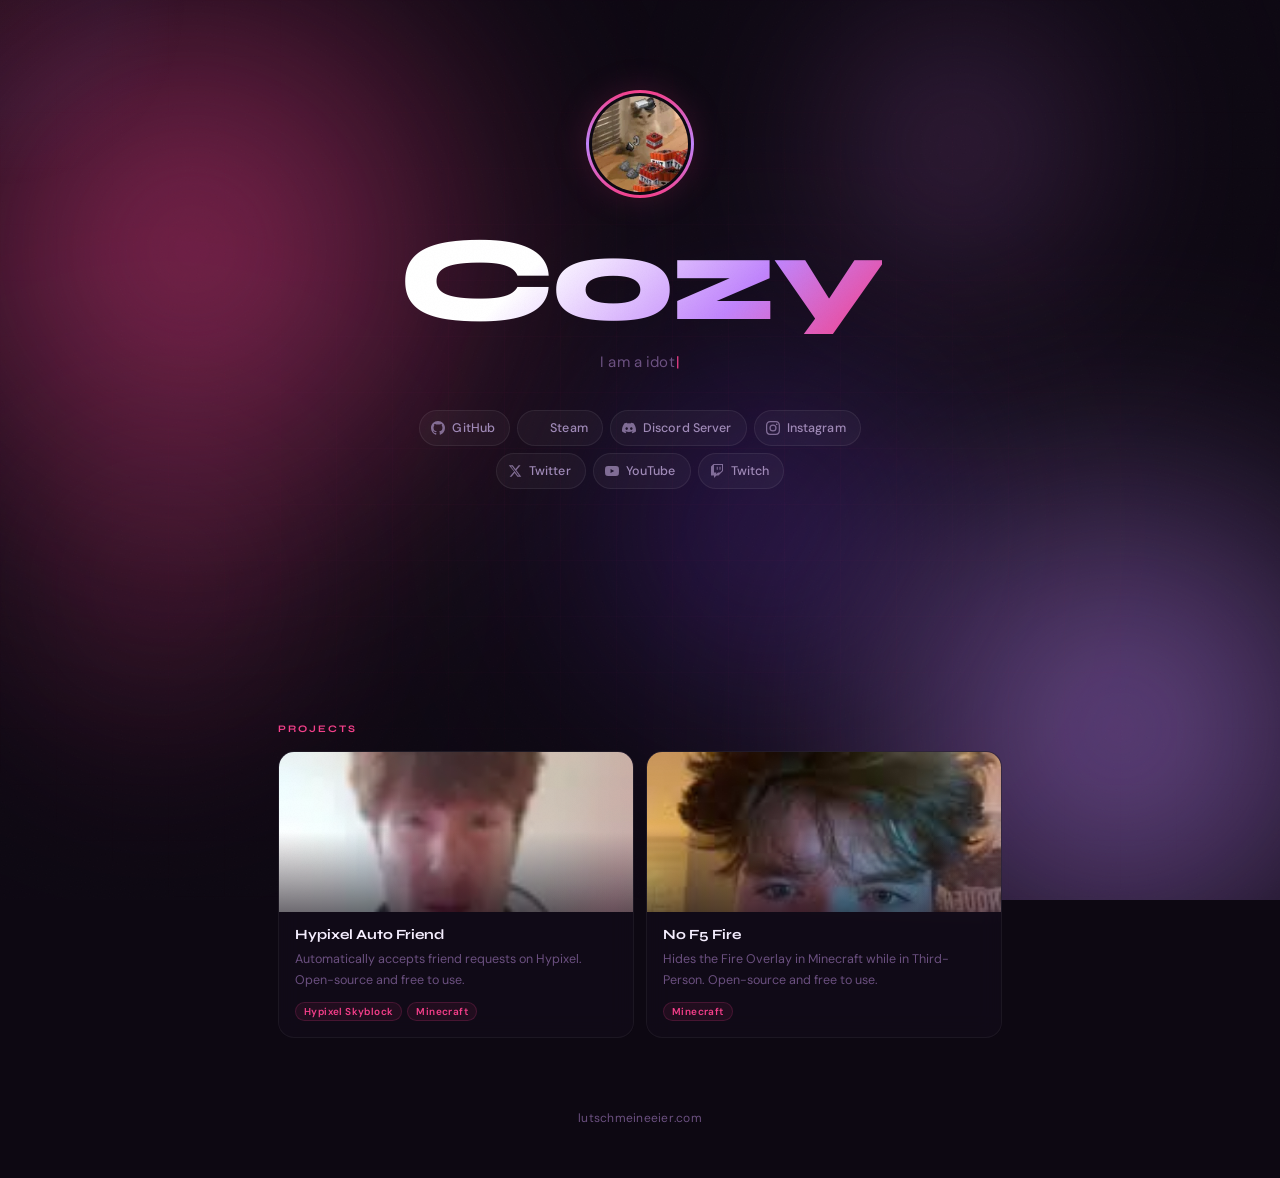
==== commit 9a631216: "redesign" ====
--- a/index.html
+++ b/index.html
@@ -1,64 +1,82 @@
 <!doctype html>
 <html lang="en">
-  <head>
-    <meta charset="UTF-8" />
-    <meta name="viewport" content="width=device-width, initial-scale=1.0" />
-    <title>Cozy</title>
-    <meta name="description" content="Cozy" />
-    <link rel="preconnect" href="https://fonts.googleapis.com" />
-    <link rel="preconnect" href="https://fonts.gstatic.com" crossorigin />
-    <link href="https://fonts.googleapis.com/css2?family=Space+Grotesk:wght@400;500;600;700&display=swap" rel="stylesheet" />
-    <link rel="stylesheet" href="css/style.css" />
-  </head>
+<head>
+  <meta charset="UTF-8" />
+  <meta name="viewport" content="width=device-width, initial-scale=1.0" />
+  <title>Cozy</title>
+  <meta name="description" content="Cozy" />
+  <link rel="preconnect" href="https://fonts.googleapis.com" />
+  <link rel="preconnect" href="https://fonts.gstatic.com" crossorigin />
+  <link href="https://fonts.googleapis.com/css2?family=Syne:wght@400;500;600;700;800&family=DM+Sans:ital,opsz,wght@0,9..40,300;0,9..40,400;0,9..40,500;1,9..40,300&display=swap" rel="stylesheet" />
+  <link rel="stylesheet" href="css/style.css" />
+</head>
+<body>
+  <!-- Aurora -->
+  <div class="aurora">
+    <div class="aurora-blob"></div>
+    <div class="aurora-blob"></div>
+    <div class="aurora-blob"></div>
+    <div class="aurora-blob"></div>
+    <div class="aurora-blob"></div>
+  </div>
+  <!-- Mesh grid -->
+  <div class="mesh"></div>
+  <!-- Cursor -->
+  <div class="cursor" id="cursor"><div class="cursor-center"></div></div>
+  <!-- Mouse glow -->
+  <div class="mouse-glow" id="mouse-glow"></div>
+  <!-- Toast -->
+  <div class="toast" id="toast">Copied!</div>
 
-  <body>
-        <div class="cursor" id="cursor"><div class="cursor-center"></div></div>
-    <div class="mouse-glow" id="mouse-glow"></div>
-    <div class="toast" id="toast">Copied!</div>
-    <div class="wrap">
-      <section class="hero">
+  <div class="wrap">
+    <!-- Hero -->
+    <section class="hero">
+      <div class="avatar-shell">
+        <div class="avatar-glow"></div>
         <div class="avatar" data-a id="s-initial"></div>
-        <h1 class="name" data-a id="s-name"></h1>
-        <p class="bio" data-a id="s-bio"></p>
-        <div class="socials" data-a id="s-socials"></div>
-      </section>
+      </div>
+      <h1 class="name" data-a id="s-name"></h1>
+      <p class="bio" data-a id="s-bio"></p>
+      <div class="socials" data-a id="s-socials"></div>
+    </section>
 
-      <div class="dc" id="dc">
-        <div class="dc-left">
-          <div class="dc-avwrap">
-            <img class="dc-av" id="dc-av" src="" alt="avatar" />
-            <span class="dc-dot offline" id="dc-dot"></span>
+    <!-- Discord Card -->
+    <div class="dc" id="dc">
+      <div class="dc-left">
+        <div class="dc-avwrap">
+          <img class="dc-av" id="dc-av" alt="avatar" />
+          <span class="dc-dot offline" id="dc-dot"></span>
+        </div>
+        <div class="dc-info">
+          <div class="dc-nameline">
+            <span class="dc-name" id="dc-name"></span>
           </div>
-          <div class="dc-info">
-            <div class="dc-nameline">
-              <span class="dc-name" id="dc-name"></span>
-            </div>
-            <div class="dc-sub">
-              <span class="dc-handle" id="dc-handle"></span>
-            </div>
+          <div class="dc-sub">
+            <span class="dc-handle" id="dc-handle"></span>
           </div>
         </div>
-        <span class="dc-clan" id="dc-clan">
-          <img class="dc-clan-badge" id="dc-clan-badge" src="" alt="" />
-          <span id="dc-clan-tag"></span>
-        </span>
       </div>
-
-      <div class="dc-activity-bar" id="dc-activity-bar">
-        <div id="dc-activity"></div>
-      </div>
-
-      <p class="section-title" data-a>projects</p>
-      <div class="grid" id="s-grid"></div>
-      <footer data-a id="s-footer"></footer>
+      <span class="dc-clan" id="dc-clan">
+        <img class="dc-clan-badge" id="dc-clan-badge" alt="" />
+        <span id="dc-clan-tag"></span>
+      </span>
     </div>
 
-    <script src="js/config.js"></script>
-    <script src="js/icons.js"></script>
-    <script src="js/render.js"></script>
-    <script src="js/lanyard.js"></script>
-    <script src="js/main.js"></script>
-  </body>
+    <div class="dc-activity-bar" id="dc-activity-bar">
+      <div id="dc-activity"></div>
+    </div>
 
+    <!-- Projects -->
+    <p class="section-title" data-a>projects</p>
+    <div class="grid" id="s-grid"></div>
 
-</html>+    <footer data-a id="s-footer"></footer>
+  </div>
+
+  <script src="js/icons.js"></script>
+  <script src="js/config.js"></script>
+  <script src="js/render.js"></script>
+  <script src="js/lanyard.js"></script>
+  <script src="js/main.js"></script>
+</body>
+</html>
--- a/css/style.css
+++ b/css/style.css
@@ -1,11 +1,15 @@
+/* ── TOKENS ── */
 :root {
-  --bg: #0a080c;
-  --card: #110d14;
-  --border: rgba(255, 255, 255, 0.06);
-  --accent: #d946ef;
-  --white: #ede8ed;
-  --muted: #5a4a6a;
-  --text: #9a8aaa;
+  --bg:       #0d0812;
+  --card:     #150e1c;
+  --card2:    #1a1124;
+  --border:   rgba(244,63,138,0.10);
+  --border2:  rgba(255,255,255,0.05);
+  --pink:     #f43f8a;
+  --lavender: #c084fc;
+  --white:    #f5eeff;
+  --muted:    #6b5080;
+  --text:     #a08ab8;
 }
 
 *, *::before, *::after { box-sizing: border-box; margin: 0; padding: 0; }
@@ -14,46 +18,144 @@
 body {
   background: var(--bg);
   color: var(--text);
-  font-family: "Space Grotesk", sans-serif;
+  font-family: "DM Sans", sans-serif;
   min-height: 100vh;
-}
-
-body::before {
+  overflow-x: hidden;
+}
+
+/* ── GRAIN ── */
+body::after {
   content: "";
   position: fixed;
   inset: 0;
-  background: radial-gradient(ellipse 70% 35% at 50% 0%, rgba(61, 26, 61, 0.55) 0%, transparent 100%);
+  background-image: url("data:image/svg+xml,%3Csvg xmlns='http://www.w3.org/2000/svg' width='200' height='200'%3E%3Cfilter id='n'%3E%3CfeTurbulence type='fractalNoise' baseFrequency='0.75' numOctaves='4' stitchTiles='stitch'/%3E%3C/filter%3E%3Crect width='200' height='200' filter='url(%23n)' opacity='0.04'/%3E%3C/svg%3E");
   pointer-events: none;
+  z-index: 9998;
+  opacity: 0.5;
+}
+
+/* ── AURORA BLOBS ── */
+.aurora {
+  position: fixed;
+  inset: 0;
   z-index: 0;
-}
-
+  pointer-events: none;
+  overflow: hidden;
+}
+
+.aurora-blob {
+  position: absolute;
+  border-radius: 50%;
+  filter: blur(80px);
+  opacity: 0.55;
+  mix-blend-mode: screen;
+  will-change: transform;
+}
+
+.aurora-blob:nth-child(1) {
+  width: 60vw; height: 60vw;
+  background: radial-gradient(circle, #f43f8a 0%, transparent 70%);
+  top: -15%; left: -15%;
+  animation: drift1 18s ease-in-out infinite alternate;
+}
+.aurora-blob:nth-child(2) {
+  width: 55vw; height: 55vw;
+  background: radial-gradient(circle, #c084fc 0%, transparent 70%);
+  bottom: -20%; right: -15%;
+  animation: drift2 22s ease-in-out infinite alternate;
+}
+.aurora-blob:nth-child(3) {
+  width: 40vw; height: 40vw;
+  background: radial-gradient(circle, #7c3aed 0%, transparent 70%);
+  top: 30%; left: 40%;
+  opacity: 0.3;
+  animation: drift3 26s ease-in-out infinite alternate;
+}
+.aurora-blob:nth-child(4) {
+  width: 35vw; height: 35vw;
+  background: radial-gradient(circle, #f43f8a 0%, transparent 70%);
+  bottom: 10%; left: -5%;
+  opacity: 0.2;
+  animation: drift4 20s ease-in-out infinite alternate;
+}
+.aurora-blob:nth-child(5) {
+  width: 30vw; height: 30vw;
+  background: radial-gradient(circle, #e879f9 0%, transparent 70%);
+  top: -5%; right: 10%;
+  opacity: 0.25;
+  animation: drift1 15s ease-in-out infinite alternate-reverse;
+}
+
+@keyframes drift1 {
+  from { transform: translate(0, 0) scale(1); }
+  to   { transform: translate(8vw, 10vh) scale(1.12); }
+}
+@keyframes drift2 {
+  from { transform: translate(0, 0) scale(1); }
+  to   { transform: translate(-10vw, -8vh) scale(1.08); }
+}
+@keyframes drift3 {
+  from { transform: translate(0, 0) scale(1); }
+  to   { transform: translate(-6vw, 12vh) scale(0.9); }
+}
+@keyframes drift4 {
+  from { transform: translate(0, 0) scale(1); }
+  to   { transform: translate(12vw, -6vh) scale(1.15); }
+}
+
+/* ── MESH GRID ── */
+body .mesh {
+  position: fixed;
+  inset: 0;
+  z-index: 0;
+  pointer-events: none;
+  background-image:
+    linear-gradient(rgba(244,63,138,0.04) 1px, transparent 1px),
+    linear-gradient(90deg, rgba(244,63,138,0.04) 1px, transparent 1px);
+  background-size: 56px 56px;
+  mask-image: radial-gradient(ellipse 70% 70% at 50% 50%, black 20%, transparent 100%);
+  -webkit-mask-image: radial-gradient(ellipse 70% 70% at 50% 50%, black 20%, transparent 100%);
+  opacity: 0.6;
+}
+
+/* ── LAYOUT ── */
 .wrap {
   position: relative;
   z-index: 1;
-  max-width: 800px;
+  max-width: 780px;
   margin: 0 auto;
-  padding: 0 24px;
+  padding: 0 28px;
 }
 
 /* ── HERO ── */
-.hero { padding: 80px 0 56px; text-align: center; }
-
-.avatar {
-  width: 100px;
-  height: 100px;
+.hero {
+  padding: 90px 0 60px;
+  text-align: center;
+  display: flex;
+  flex-direction: column;
+  align-items: center;
+}
+
+/* ── AVATAR ── */
+.avatar-shell {
+  position: relative;
+  width: 108px;
+  height: 108px;
+  margin-bottom: 28px;
+}
+
+.avatar-glow {
+  position: absolute;
+  inset: -18px;
   border-radius: 50%;
-  margin: 0 auto 24px;
-  display: flex;
-  align-items: center;
-  justify-content: center;
-  font-size: 38px;
-  font-weight: 700;
-  color: var(--accent);
-  animation: bob 5s ease-in-out infinite;
-  padding: 3px;
-  background: linear-gradient(var(--bg), var(--bg)) padding-box,
-              linear-gradient(var(--ring-angle, 0deg), #d946ef, #7c3aed, #d946ef) border-box;
-  border: 3px solid transparent;
+  background: radial-gradient(circle, rgba(244,63,138,0.30) 0%, transparent 70%);
+  filter: blur(12px);
+  animation: pulse-glow 4s ease-in-out infinite;
+}
+
+@keyframes pulse-glow {
+  0%, 100% { opacity: 0.6; transform: scale(1); }
+  50%       { opacity: 1;   transform: scale(1.12); }
 }
 
 @property --ring-angle {
@@ -62,64 +164,258 @@
   initial-value: 0deg;
 }
 
-@keyframes ring-spin {
-  to { --ring-angle: 360deg; }
-}
-
 .avatar {
+  position: relative;
+  width: 108px;
+  height: 108px;
+  border-radius: 50%;
+  display: flex;
+  align-items: center;
+  justify-content: center;
+  font-size: 40px;
+  font-weight: 800;
+  color: var(--pink);
+  padding: 3px;
+  background:
+    linear-gradient(var(--bg), var(--bg)) padding-box,
+    linear-gradient(var(--ring-angle, 0deg), #f43f8a, #c084fc, #f43f8a) border-box;
+  border: 3px solid transparent;
   animation: bob 5s ease-in-out infinite, ring-spin 3s linear infinite;
-}
-
+  cursor: pointer;
+}
+
+@keyframes ring-spin { to { --ring-angle: 360deg; } }
 @keyframes bob {
   0%, 100% { transform: translateY(0); }
   50%       { transform: translateY(-6px); }
 }
 
+@keyframes avatar-pop {
+  0%   { transform: scale(1); }
+  40%  { transform: scale(1.18) rotate(-6deg); }
+  70%  { transform: scale(0.94) rotate(4deg); }
+  100% { transform: scale(1) rotate(0deg); }
+}
+.avatar.popping { animation: avatar-pop 0.4s ease, ring-spin 3s linear infinite !important; }
+
+/* ── NAME ── */
 .name {
-  font-size: clamp(56px, 12vw, 96px);
+  font-family: "Syne", sans-serif;
+  font-size: clamp(72px, 18vw, 120px);
+  font-weight: 800;
+  letter-spacing: -4px;
+  color: var(--white);
+  line-height: 0.9;
+  margin-bottom: 18px;
+  background: linear-gradient(135deg, #fff 30%, var(--lavender) 70%, var(--pink) 100%);
+  -webkit-background-clip: text;
+  -webkit-text-fill-color: transparent;
+  background-clip: text;
+}
+
+.bio {
+  font-size: 15px;
+  color: var(--muted);
+  margin-bottom: 36px;
+  letter-spacing: 0.01em;
+  min-height: 22px;
+}
+
+/* ── SOCIALS ── */
+.socials {
+  display: flex;
+  justify-content: center;
+  gap: 7px;
+  flex-wrap: wrap;
+  max-width: 480px;
+}
+
+.tooltip-wrap { position: relative; display: inline-flex; }
+
+.social {
+  display: flex;
+  align-items: center;
+  gap: 7px;
+  padding: 0 14px 0 11px;
+  height: 36px;
+  border-radius: 100px;
+  background: rgba(255,255,255,0.035);
+  border: 1px solid rgba(255,255,255,0.07);
+  color: var(--text);
+  text-decoration: none;
+  font-size: 12.5px;
+  font-weight: 500;
+  letter-spacing: 0.01em;
+  white-space: nowrap;
+  transition: background 0.18s, border-color 0.18s, color 0.18s, transform 0.18s, box-shadow 0.18s;
+  position: relative;
+  overflow: hidden;
+}
+
+.social::before {
+  content: '';
+  position: absolute;
+  inset: 0;
+  background: linear-gradient(135deg, rgba(244,63,138,0.12), rgba(192,132,252,0.08));
+  opacity: 0;
+  transition: opacity 0.2s;
+}
+
+.social:hover {
+  border-color: rgba(244,63,138,0.28);
+  color: var(--white);
+  transform: translateY(-2px);
+  box-shadow: 0 6px 20px rgba(244,63,138,0.12);
+}
+.social:hover::before { opacity: 1; }
+
+.social svg {
+  width: 14px;
+  height: 14px;
+  fill: currentColor;
+  flex-shrink: 0;
+  position: relative;
+  z-index: 1;
+  opacity: 0.75;
+  transition: opacity 0.18s;
+}
+.social:hover svg { opacity: 1; }
+.social span { position: relative; z-index: 1; }
+
+.tooltip { display: none; }
+.tooltip-wrap { display: inline-flex; }
+
+/* ── DISCORD CARD ── */
+.dc {
+  position: relative;
+  display: flex;
+  align-items: center;
+  justify-content: space-between;
+  gap: 16px;
+  background: rgba(18,11,26,0.65);
+  backdrop-filter: blur(20px);
+  -webkit-backdrop-filter: blur(20px);
+  border: 1px solid rgba(244,63,138,0.12);
+  border-radius: 20px;
+  padding: 18px 20px;
+  margin: 28px 0 0;
+  opacity: 0;
+  transition: opacity 0.4s ease;
+  overflow: hidden;
+}
+
+/* gradient top line */
+.dc::before {
+  content: '';
+  position: absolute;
+  top: 0; left: 0; right: 0;
+  height: 1px;
+  background: linear-gradient(90deg, transparent, rgba(244,63,138,0.6), rgba(192,132,252,0.6), transparent);
+}
+
+.dc.ready { opacity: 1; }
+
+.dc-left { display: flex; align-items: center; gap: 14px; min-width: 0; }
+.dc-avwrap { position: relative; flex-shrink: 0; }
+
+.dc-av {
+  width: 52px; height: 52px;
+  border-radius: 50%;
+  display: block;
+  background: var(--card);
+  border: 2px solid rgba(244,63,138,0.2);
+}
+
+.dc-dot {
+  position: absolute;
+  bottom: 1px; right: 1px;
+  width: 13px; height: 13px;
+  border-radius: 50%;
+  border: 2.5px solid #0d0812;
+  background: var(--muted);
+  transition: background 0.3s;
+}
+.dc-dot.online  { background: #23a55a; box-shadow: 0 0 6px rgba(35,165,90,0.5); }
+.dc-dot.idle    { background: #f0b232; }
+.dc-dot.dnd     { background: #f23f43; }
+.dc-dot.offline { background: #545458; }
+
+.dc-info { min-width: 0; }
+.dc-nameline { display: flex; align-items: center; gap: 7px; margin-bottom: 3px; }
+.dc-name { font-family: "Syne", sans-serif; font-size: 15px; font-weight: 700; color: var(--white); white-space: nowrap; }
+
+.dc-clan {
+  display: none;
+  align-items: center;
+  gap: 6px;
+  font-size: 11.5px;
   font-weight: 700;
-  letter-spacing: -3px;
-  color: var(--white);
-  line-height: 1;
-  margin-bottom: 12px;
-}
-
-.bio { font-size: 15px; color: var(--muted); margin-bottom: 36px; }
-
-/* ── SOCIALS ── */
-.socials { display: flex; justify-content: center; gap: 8px; flex-wrap: wrap; }
-
-.social {
-  width: 46px;
-  height: 46px;
-  border-radius: 12px;
-  background: rgba(255, 255, 255, 0.04);
-  border: 1px solid var(--border);
-  color: var(--muted);
+  color: var(--pink);
+  background: rgba(244,63,138,0.08);
+  border: 1px solid rgba(244,63,138,0.18);
+  border-radius: 100px;
+  padding: 3px 10px 3px 7px;
+  white-space: nowrap;
+}
+.dc-clan-badge { width: 16px; height: 16px; object-fit: contain; display: block; }
+
+.dc-sub { display: flex; align-items: center; gap: 5px; min-width: 0; }
+.dc-handle { font-size: 12px; color: var(--muted); white-space: nowrap; flex-shrink: 0; }
+
+/* ── DISCORD ACTIVITY ── */
+.dc-activity-bar {
+  display: none;
+  flex-direction: column;
+  background: rgba(18,11,26,0.55);
+  backdrop-filter: blur(16px);
+  -webkit-backdrop-filter: blur(16px);
+  border: 1px solid rgba(244,63,138,0.10);
+  border-radius: 16px;
+  margin-top: 6px;
+  overflow: hidden;
+}
+.dc-activity-bar.visible { display: flex; }
+
+.dc-act-row {
   display: flex;
   align-items: center;
-  justify-content: center;
-  text-decoration: none;
-  transition: background 0.15s, border-color 0.15s, color 0.15s, transform 0.15s;
-}
-
-.social:hover {
-  background: rgba(217, 70, 239, 0.1);
-  border-color: rgba(217, 70, 239, 0.35);
-  color: var(--accent);
-  transform: translateY(-2px);
-}
-
-.social svg { width: 17px; height: 17px; fill: currentColor; flex-shrink: 0; }
+  gap: 14px;
+  padding: 13px 20px;
+  min-width: 0;
+}
+.dc-act-row + .dc-act-row { border-top: 1px solid rgba(255,255,255,0.04); }
+
+.dc-spot { display: flex; align-items: center; gap: 12px; width: 100%; }
+.dc-art { width: 44px; height: 44px; border-radius: 8px; object-fit: cover; flex-shrink: 0; box-shadow: 0 4px 12px rgba(0,0,0,0.4); }
+.dc-track { display: flex; flex-direction: column; gap: 2px; flex: 1; min-width: 0; }
+.dc-song { font-size: 13px; font-weight: 600; color: var(--white); white-space: nowrap; overflow: hidden; text-overflow: ellipsis; }
+.dc-artist { font-size: 12px; color: var(--muted); white-space: nowrap; overflow: hidden; text-overflow: ellipsis; }
+.dc-game { font-size: 13px; color: var(--text); }
+.dc-spot-icon { width: 16px; height: 16px; fill: #1db954; flex-shrink: 0; }
+
+.dc-custom { display: flex; align-items: center; gap: 8px; width: 100%; min-width: 0; }
+.dc-custom-text { font-size: 13px; color: var(--text); white-space: nowrap; overflow: hidden; text-overflow: ellipsis; }
+
+.dc-rich { display: flex; align-items: center; gap: 14px; flex: 1; min-width: 0; }
+.dc-rich-art-wrap { position: relative; flex-shrink: 0; }
+.dc-rich-art { width: 50px; height: 50px; border-radius: 10px; object-fit: cover; display: block; background: var(--card); box-shadow: 0 4px 14px rgba(0,0,0,0.45); }
+.dc-rich-small { position: absolute; bottom: -4px; right: -4px; width: 18px; height: 18px; border-radius: 50%; border: 2px solid #0d0812; object-fit: cover; }
+.dc-rich-info { display: flex; flex-direction: column; gap: 3px; flex: 1; min-width: 0; }
+.dc-rich-label { font-size: 9.5px; font-weight: 700; letter-spacing: 0.12em; text-transform: uppercase; color: var(--pink); opacity: 0.85; }
+.dc-rich-name { font-size: 13px; font-weight: 600; color: var(--white); white-space: nowrap; overflow: hidden; text-overflow: ellipsis; }
+.dc-rich-detail, .dc-rich-state { font-size: 12px; color: var(--muted); white-space: nowrap; overflow: hidden; text-overflow: ellipsis; }
+.dc-rich-time { font-size: 11px; color: var(--muted); font-variant-numeric: tabular-nums; margin-top: 1px; }
 
 /* ── PROJECTS ── */
 .section-title {
-  font-size: 11px;
-  font-weight: 600;
-  letter-spacing: 0.14em;
+  font-family: "Syne", sans-serif;
+  font-size: 10px;
+  font-weight: 700;
+  letter-spacing: 0.20em;
   text-transform: uppercase;
-  color: var(--muted);
+  color: var(--pink);
   margin: 56px 0 16px;
+  opacity: 0.7;
 }
 
 .grid {
@@ -129,409 +425,155 @@
   margin-bottom: 72px;
 }
 
-@media (max-width: 540px) {
-  .grid { grid-template-columns: 1fr; }
-}
+@media (max-width: 520px) { .grid { grid-template-columns: 1fr; } }
 
 .card {
-  background: var(--card);
-  border: 1px solid var(--border);
-  border-radius: 14px;
+  background: rgba(21,14,28,0.55);
+  backdrop-filter: blur(12px);
+  -webkit-backdrop-filter: blur(12px);
+  border: 1px solid var(--border2);
+  border-radius: 16px;
   overflow: hidden;
   text-decoration: none;
   color: inherit;
   display: flex;
   flex-direction: column;
-  transition: border-color 0.2s, transform 0.2s, box-shadow 0.2s;
+  transition: border-color 0.22s, transform 0.22s, box-shadow 0.22s;
 }
 
 .card:hover {
-  border-color: rgba(217, 70, 239, 0.22);
-  transform: translateY(-3px);
-  box-shadow: 0 10px 30px rgba(0, 0, 0, 0.5);
-}
-
-.thumb { position: relative; height: 168px; overflow: hidden; flex-shrink: 0; }
+  border-color: rgba(244,63,138,0.25);
+  transform: translateY(-4px);
+  box-shadow: 0 16px 40px rgba(0,0,0,0.5), 0 0 0 1px rgba(244,63,138,0.08);
+}
+
+.thumb { position: relative; height: 160px; overflow: hidden; flex-shrink: 0; }
 .thumb-bg { position: absolute; inset: 0; }
-.thumb-emoji {
-  position: absolute;
-  inset: 0;
-  display: flex;
-  align-items: center;
-  justify-content: center;
-  font-size: 48px;
-}
+.thumb-emoji { position: absolute; inset: 0; display: flex; align-items: center; justify-content: center; font-size: 44px; }
 
 .thumb img {
-  position: absolute;
-  inset: 0;
-  width: 100%;
-  height: 100%;
-  object-fit: cover;
-  display: block;
-  z-index: 1;
+  position: absolute; inset: 0;
+  width: 100%; height: 100%;
+  object-fit: cover; display: block; z-index: 1;
 }
 
 .thumb::after {
   content: '';
-  position: absolute;
-  inset: 0;
-  background: linear-gradient(
-    105deg,
-    transparent 40%,
-    rgba(217, 70, 239, 0.08) 50%,
-    transparent 60%
-  );
+  position: absolute; inset: 0;
+  background: linear-gradient(to bottom, transparent 50%, rgba(13,8,18,0.6) 100%);
+  z-index: 2;
+}
+
+/* Shimmer on hover */
+.thumb::before {
+  content: '';
+  position: absolute; inset: 0;
+  background: linear-gradient(105deg, transparent 40%, rgba(244,63,138,0.10) 50%, transparent 60%);
   background-size: 200% 100%;
   background-position: 200% 0;
-  transition: background-position 0.5s ease;
-  z-index: 2;
-}
-
-.card:hover .thumb::after {
-  background-position: -200% 0;
-}
-
-.card-body { padding: 16px 18px 18px; display: flex; flex-direction: column; gap: 6px; flex: 1; }
-.card-name { font-size: 15px; font-weight: 600; color: var(--white); }
-.card-desc { font-size: 13px; color: var(--muted); line-height: 1.65; }
+  transition: background-position 0.55s ease;
+  z-index: 3;
+}
+.card:hover .thumb::before { background-position: -200% 0; }
+
+.card-body { padding: 14px 16px 16px; display: flex; flex-direction: column; gap: 6px; flex: 1; }
+.card-name { font-family: "Syne", sans-serif; font-size: 14px; font-weight: 700; color: var(--white); }
+.card-desc { font-size: 12.5px; color: var(--muted); line-height: 1.65; }
 
 .tags { display: flex; flex-wrap: wrap; gap: 5px; margin-top: 6px; }
 .tag {
-  font-size: 10.5px;
-  font-weight: 500;
+  font-size: 10px;
+  font-weight: 600;
+  letter-spacing: 0.04em;
   padding: 2px 8px;
   border-radius: 100px;
-  background: rgba(217, 70, 239, 0.06);
-  border: 1px solid rgba(217, 70, 239, 0.14);
-  color: var(--accent);
-}
-
-/* ── DISCORD CARD ── */
-.dc {
-  display: flex;
-  align-items: center;
-  justify-content: space-between;
-  gap: 16px;
-  background: rgba(255, 255, 255, 0.025);
-  border: 1px solid var(--border);
-  border-radius: 16px;
-  padding: 16px 20px;
-  margin: 24px 0 0;
-  opacity: 0;
-  transition: opacity 0.4s ease;
-}
-.dc.ready { opacity: 1; }
-
-.dc-left { display: flex; align-items: center; gap: 14px; min-width: 0; }
-.dc-avwrap { position: relative; flex-shrink: 0; }
-
-.dc-av {
-  width: 52px;
-  height: 52px;
-  border-radius: 50%;
-  display: block;
-  background: var(--card);
-}
-
-.dc-dot {
-  position: absolute;
-  bottom: 0; right: 0;
-  width: 14px; height: 14px;
-  border-radius: 50%;
-  border: 2.5px solid var(--bg);
-  background: var(--muted);
-  transition: background 0.3s;
-}
-.dc-dot.online  { background: #23a55a; }
-.dc-dot.idle    { background: #f0b232; }
-.dc-dot.dnd     { background: #f23f43; }
-.dc-dot.offline { background: #545458; }
-
-.dc-info { min-width: 0; }
-.dc-nameline { display: flex; align-items: center; gap: 7px; margin-bottom: 3px; }
-.dc-name { font-size: 15px; font-weight: 600; color: var(--white); white-space: nowrap; }
-
-.dc-clan {
-  display: none;
-  align-items: center;
-  gap: 6px;
-  font-size: 13px;
-  font-weight: 600;
-  color: var(--accent);
-  background: rgba(217, 70, 239, 0.08);
-  border: 1px solid rgba(217, 70, 239, 0.2);
-  border-radius: 8px;
-  padding: 5px 12px 5px 8px;
-  white-space: nowrap;
-}
-.dc-clan-badge { width: 18px; height: 18px; object-fit: contain; display: block; }
-
-.dc-sub { display: flex; align-items: center; gap: 5px; min-width: 0; }
-.dc-handle { font-size: 12.5px; color: var(--muted); white-space: nowrap; flex-shrink: 0; }
-
-.dc-activity-bar {
-  display: none;
-  align-items: center;
-  gap: 12px;
-  background: rgba(255, 255, 255, 0.02);
-  border: 1px solid var(--border);
-  border-radius: 12px;
-  padding: 11px 20px;
-  margin-top: 4px;
-  min-width: 0;
-}
-.dc-activity-bar.visible { display: flex; }
-
-.dc-spot { display: flex; align-items: center; gap: 10px; }
-.dc-art { width: 42px; height: 42px; border-radius: 6px; object-fit: cover; flex-shrink: 0; }
-.dc-track { display: flex; flex-direction: column; gap: 2px; flex: 1; min-width: 0; }
-.dc-song { font-size: 13px; font-weight: 500; color: var(--white); }
-.dc-artist { font-size: 12px; color: var(--muted); }
-.dc-game { font-size: 13px; color: var(--text); }
-.dc-spot-icon { width: 15px; height: 15px; fill: #1db954; flex-shrink: 0; }
-
-.tooltip-wrap {
-  position: relative;
-  display: inline-flex;
-}
-
-.tooltip {
-  position: absolute;
-  bottom: calc(100% + 8px);
-  left: 50%;
-  transform: translateX(-50%) translateY(4px);
-  background: #1a171d;
-  border: 1px solid var(--border);
-  color: var(--white);
-  font-size: 12px;
-  font-weight: 500;
-  white-space: nowrap;
-  padding: 5px 10px;
-  border-radius: 8px;
-  pointer-events: none;
-  opacity: 0;
-  transition: opacity 0.15s ease, transform 0.15s ease;
-  z-index: 10;
-}
-
-.tooltip::after {
-  content: '';
-  position: absolute;
-  top: 100%;
-  left: 50%;
-  transform: translateX(-50%);
-  border: 5px solid transparent;
-  border-top-color: #1a171d;
-}
-
-.tooltip-wrap:hover .tooltip {
-  opacity: 1;
-  transform: translateX(-50%) translateY(0);
+  background: rgba(244,63,138,0.07);
+  border: 1px solid rgba(244,63,138,0.18);
+  color: var(--pink);
 }
 
 /* ── TOAST ── */
 .toast {
   position: fixed;
-  bottom: 32px;
-  left: 50%;
+  bottom: 32px; left: 50%;
   transform: translateX(-50%) translateY(8px);
-  background: #1a171d;
-  border: 1px solid var(--border);
+  background: #1e1429;
+  border: 1px solid rgba(244,63,138,0.2);
   color: var(--white);
-  font-size: 13px;
-  font-weight: 500;
-  padding: 8px 16px;
-  border-radius: 10px;
+  font-size: 13px; font-weight: 500;
+  padding: 8px 18px;
+  border-radius: 12px;
   opacity: 0;
   pointer-events: none;
   transition: opacity 0.2s ease, transform 0.2s ease;
-  z-index: 100;
-}
-.toast.show {
-  opacity: 1;
-  transform: translateX(-50%) translateY(0);
-}
+  z-index: 9997;
+}
+.toast.show { opacity: 1; transform: translateX(-50%) translateY(0); }
 
 /* ── MOUSE GLOW ── */
 .mouse-glow {
   position: fixed;
-  width: 300px;
-  height: 300px;
+  width: 380px; height: 380px;
   border-radius: 50%;
   pointer-events: none;
   z-index: 0;
-  background: radial-gradient(circle, rgba(217, 70, 239, 0.07) 0%, transparent 70%);
+  background: radial-gradient(circle, rgba(244,63,138,0.07) 0%, rgba(192,132,252,0.04) 40%, transparent 70%);
   transform: translate(-50%, -50%);
-  transition: left 0.08s ease, top 0.08s ease;
-}
+  transition: left 0.1s ease, top 0.1s ease;
+}
+
+/* ── CUSTOM CURSOR ── */
+* { cursor: none !important; }
+
+.cursor {
+  position: fixed;
+  width: 20px; height: 20px;
+  pointer-events: none;
+  z-index: 9999;
+  left: -100px; top: -100px;
+  transform: translate(-50%, -50%);
+  transition: width 0.15s ease, height 0.15s ease, opacity 0.2s ease;
+}
+
+.cursor::before {
+  content: '';
+  position: absolute;
+  width: 100%; height: 1.5px;
+  background: var(--pink);
+  top: 50%; left: 0;
+  transform: translateY(-50%);
+  box-shadow: 0 0 8px rgba(244,63,138,0.7);
+}
+
+.cursor::after {
+  content: '';
+  position: absolute;
+  width: 1.5px; height: 100%;
+  background: var(--pink);
+  left: 50%; top: 0;
+  transform: translateX(-50%);
+  box-shadow: 0 0 8px rgba(244,63,138,0.7);
+}
+
+.cursor-center {
+  position: absolute;
+  width: 5px; height: 5px;
+  background: var(--bg);
+  top: 50%; left: 50%;
+  transform: translate(-50%, -50%);
+  z-index: 1;
+}
+
+/* ── FOOTER ── */
+footer { text-align: center; padding-bottom: 52px; font-size: 12px; color: var(--muted); letter-spacing: 0.02em; }
+
+/* ── ENTRANCE ANIMATION ── */
+[data-a] { opacity: 0; transform: translateY(16px); }
 
 @keyframes blink {
   0%, 100% { opacity: 1; }
   50%       { opacity: 0; }
 }
 
-@keyframes avatar-pop {
-  0%   { transform: scale(1); }
-  40%  { transform: scale(1.15) rotate(-5deg); }
-  70%  { transform: scale(0.95) rotate(3deg); }
-  100% { transform: scale(1) rotate(0deg); }
-}
-
-.avatar.popping {
-  animation: avatar-pop 0.4s ease, ring-spin 3s linear infinite !important;
-}
-
-/* ── CUSTOM CURSOR ── */
-* { cursor: none !important; }
-
-/* ── CUSTOM CURSOR ── */
-* { cursor: none !important; }
-
-/* ── CUSTOM CURSOR ── */
-* { cursor: none !important; }
-
-.cursor {
-  position: fixed;
-  width: 20px;
-  height: 20px;
-  pointer-events: none;
-  z-index: 9999;
-  left: -100px;
-  top: -100px;
-  transform: translate(-50%, -50%);
-  transition: width 0.15s ease, height 0.15s ease, opacity 0.2s ease;
-}
-
-/* 4 Linien als Crosshair */
-.cursor::before,
-.cursor::after {
-  content: '';
-  position: absolute;
-  background: var(--accent);
-  border-radius: 2px;
-}
-
-/* Horizontale Linie */
-.cursor::before {
-  width: 100%;
-  height: 1.5px;
-  top: 50%;
-  left: 0;
-  transform: translateY(-50%);
-  box-shadow: 0 0 6px rgba(217, 70, 239, 0.6);
-}
-
-/* Vertikale Linie */
-.cursor::after {
-  width: 1.5px;
-  height: 100%;
-  left: 50%;
-  top: 0;
-  transform: translateX(-50%);
-  box-shadow: 0 0 6px rgba(217, 70, 239, 0.6);
-}
-
-/* Mittelpunkt Lücke — kleines Quadrat das die Mitte ausblendet */
-.cursor-center {
-  position: absolute;
-  width: 5px;
-  height: 5px;
-  background: var(--bg);
-  top: 50%;
-  left: 50%;
-  transform: translate(-50%, -50%);
-  z-index: 1;
-}
-
-body:has(a:hover) .cursor,
-body:has(button:hover) .cursor {
-  width: 16px;
-  height: 16px;
-}
-
-body:has(a:hover) .cursor-ring,
-body:has(button:hover) .cursor-ring {
-  width: 44px;
-  height: 44px;
-  border-color: rgba(217, 70, 239, 0.8);
-}
-
-/* ── RICH ACTIVITY ── */
-.dc-rich {
-  display: flex;
-  align-items: center;
-  gap: 12px;
-  width: 100%;
-}
-
-.dc-rich-art-wrap {
-  position: relative;
-  flex-shrink: 0;
-}
-
-.dc-rich-art {
-  width: 42px;
-  height: 42px;
-  border-radius: 8px;
-  object-fit: cover;
-  display: block;
-  background: var(--card);
-}
-
-.dc-rich-small {
-  position: absolute;
-  bottom: -4px;
-  right: -4px;
-  width: 18px;
-  height: 18px;
-  border-radius: 50%;
-  border: 2px solid var(--bg);
-  object-fit: cover;
-}
-
-.dc-rich-info {
-  display: flex;
-  flex-direction: column;
-  gap: 2px;
-  flex: 1;
-  min-width: 0;
-}
-
-.dc-rich-label {
-  font-size: 10px;
-  font-weight: 600;
-  letter-spacing: 0.08em;
-  text-transform: uppercase;
-  color: var(--accent);
-}
-
-.dc-rich-name {
-  font-size: 13px;
-  font-weight: 500;
-  color: var(--white);
-  white-space: nowrap;
-  overflow: hidden;
-  text-overflow: ellipsis;
-}
-
-.dc-rich-detail,
-.dc-rich-state {
-  font-size: 12px;
-  color: var(--muted);
-  white-space: nowrap;
-  overflow: hidden;
-  text-overflow: ellipsis;
-}
-
-.dc-rich-time {
-  font-size: 11px;
-  color: var(--muted);
-  font-variant-numeric: tabular-nums;
-}
-
-/* ── FOOTER ── */
-footer { text-align: center; padding-bottom: 48px; font-size: 12px; color: var(--muted); }
-
-/* entrance */
-[data-a] { opacity: 0; transform: translateY(14px); }+/* ── DC BADGE ── */
+.dc-badge { width: 18px; height: 18px; object-fit: contain; flex-shrink: 0; }
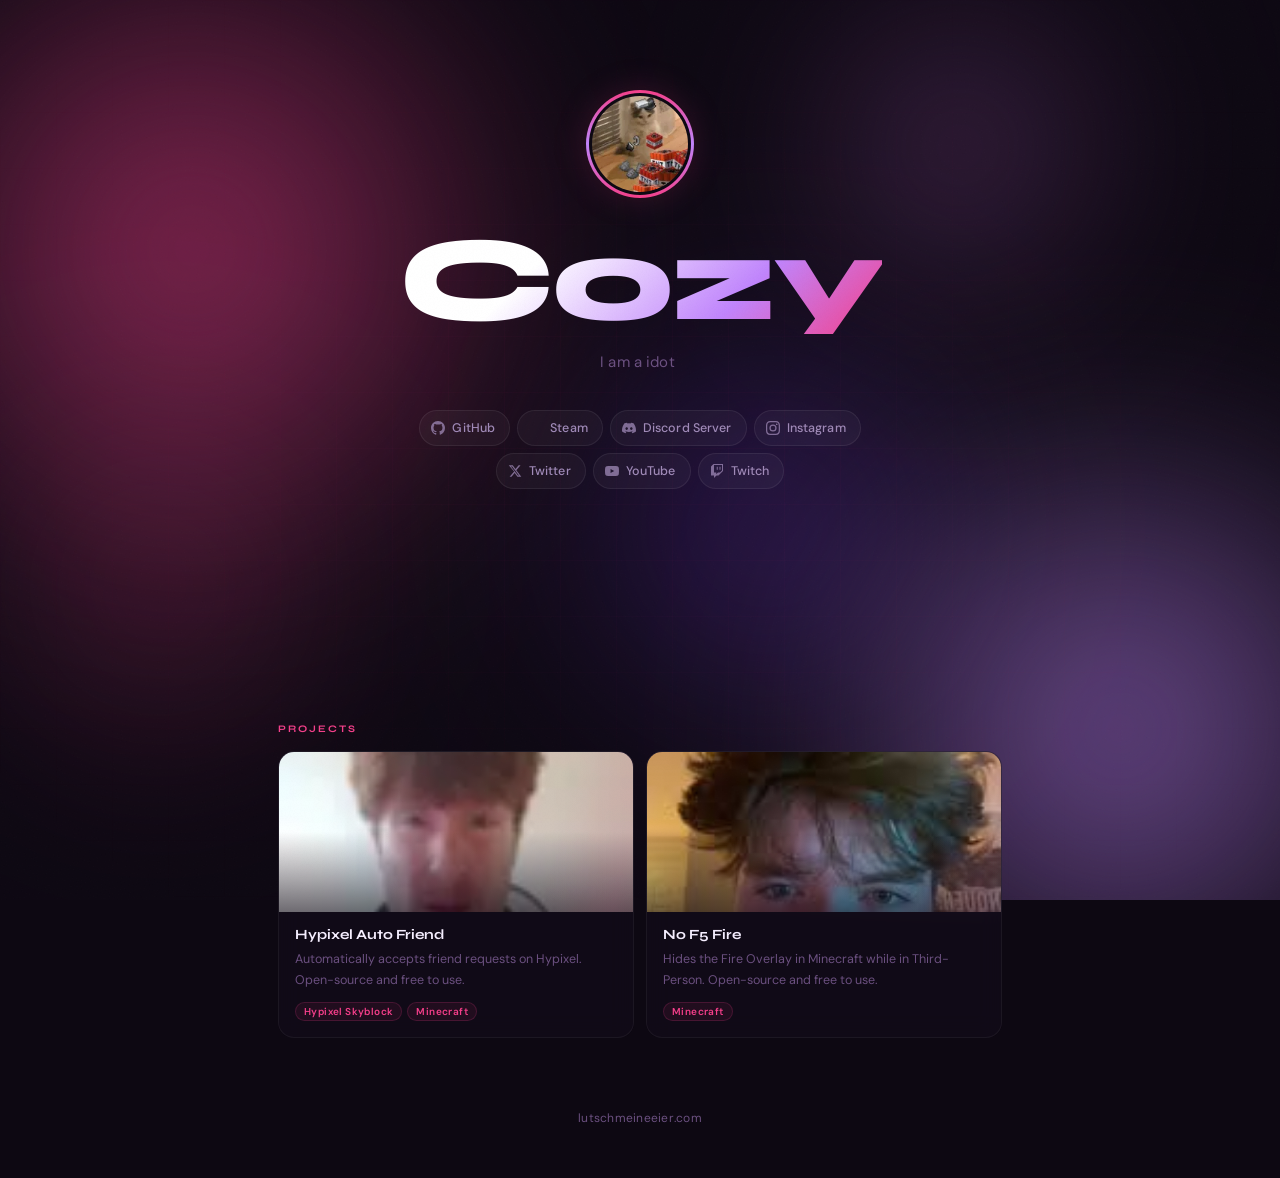
==== commit 27e2c913: "fick cursor" ====
--- a/index.html
+++ b/index.html
@@ -21,10 +21,6 @@
   </div>
   <!-- Mesh grid -->
   <div class="mesh"></div>
-  <!-- Cursor -->
-  <div class="cursor" id="cursor"><div class="cursor-center"></div></div>
-  <!-- Mouse glow -->
-  <div class="mouse-glow" id="mouse-glow"></div>
   <!-- Toast -->
   <div class="toast" id="toast">Copied!</div>
 
--- a/css/style.css
+++ b/css/style.css
@@ -510,59 +510,6 @@
 }
 .toast.show { opacity: 1; transform: translateX(-50%) translateY(0); }
 
-/* ── MOUSE GLOW ── */
-.mouse-glow {
-  position: fixed;
-  width: 380px; height: 380px;
-  border-radius: 50%;
-  pointer-events: none;
-  z-index: 0;
-  background: radial-gradient(circle, rgba(244,63,138,0.07) 0%, rgba(192,132,252,0.04) 40%, transparent 70%);
-  transform: translate(-50%, -50%);
-  transition: left 0.1s ease, top 0.1s ease;
-}
-
-/* ── CUSTOM CURSOR ── */
-* { cursor: none !important; }
-
-.cursor {
-  position: fixed;
-  width: 20px; height: 20px;
-  pointer-events: none;
-  z-index: 9999;
-  left: -100px; top: -100px;
-  transform: translate(-50%, -50%);
-  transition: width 0.15s ease, height 0.15s ease, opacity 0.2s ease;
-}
-
-.cursor::before {
-  content: '';
-  position: absolute;
-  width: 100%; height: 1.5px;
-  background: var(--pink);
-  top: 50%; left: 0;
-  transform: translateY(-50%);
-  box-shadow: 0 0 8px rgba(244,63,138,0.7);
-}
-
-.cursor::after {
-  content: '';
-  position: absolute;
-  width: 1.5px; height: 100%;
-  background: var(--pink);
-  left: 50%; top: 0;
-  transform: translateX(-50%);
-  box-shadow: 0 0 8px rgba(244,63,138,0.7);
-}
-
-.cursor-center {
-  position: absolute;
-  width: 5px; height: 5px;
-  background: var(--bg);
-  top: 50%; left: 50%;
-  transform: translate(-50%, -50%);
-  z-index: 1;
-}
 
 /* ── FOOTER ── */
 footer { text-align: center; padding-bottom: 52px; font-size: 12px; color: var(--muted); letter-spacing: 0.02em; }
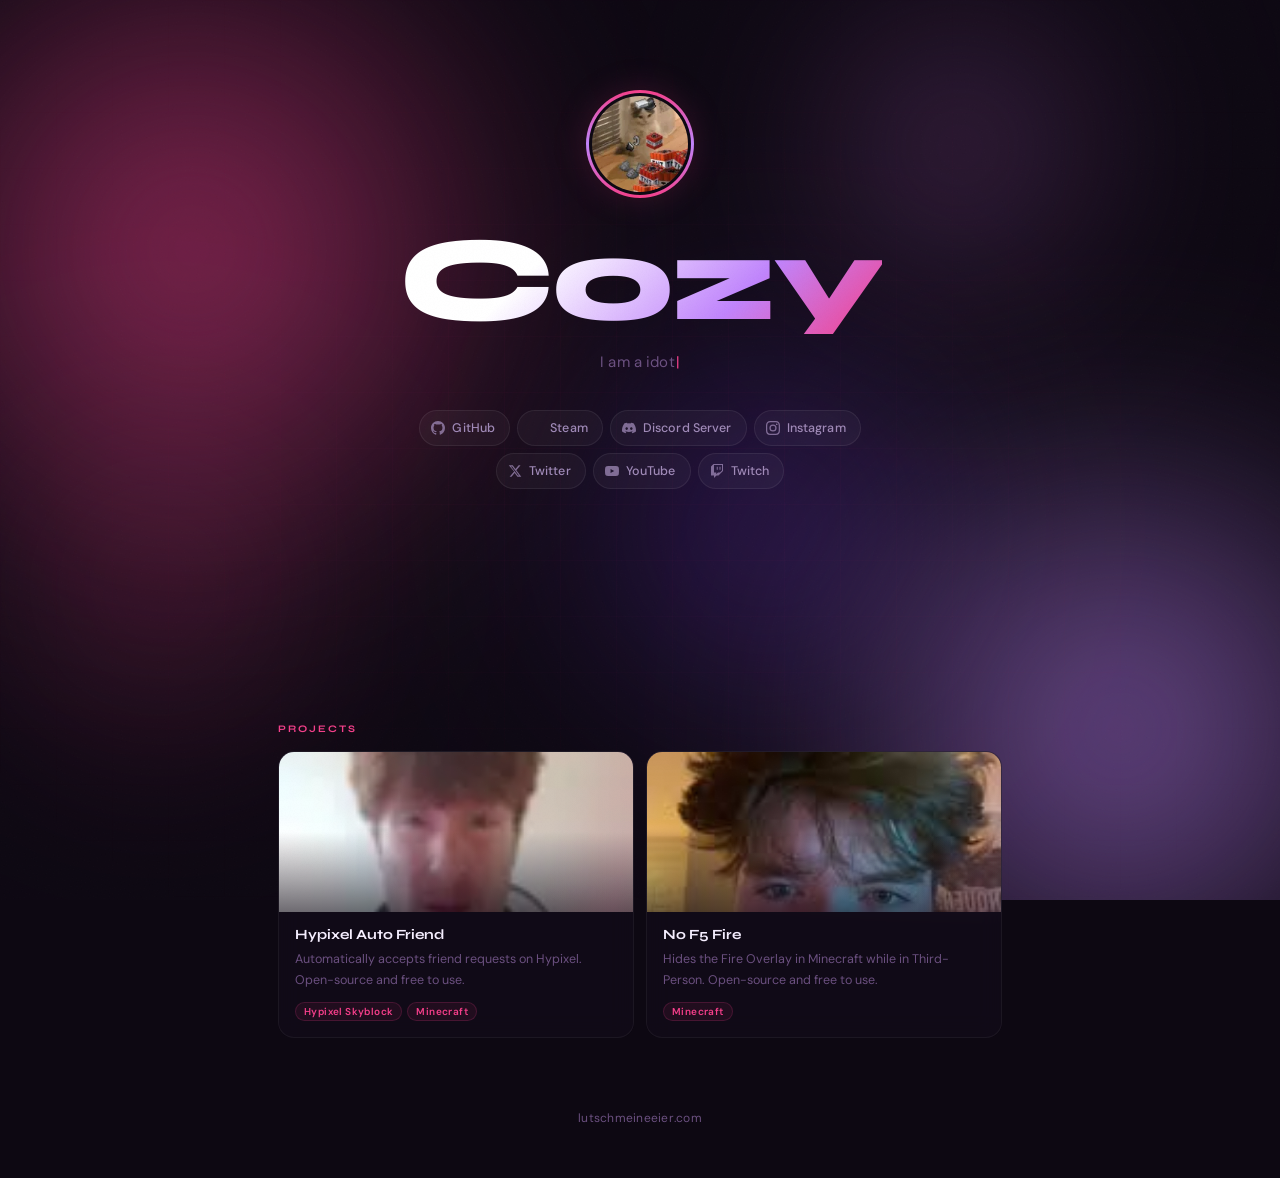
==== commit 024b44ed: "sex Co-authored-by: Copilot <copilot@github.com>" ====
--- a/index.html
+++ b/index.html
@@ -4,7 +4,12 @@
   <meta charset="UTF-8" />
   <meta name="viewport" content="width=device-width, initial-scale=1.0" />
   <title>Cozy</title>
-  <meta name="description" content="Cozy" />
+  <meta name="description" content="Cozy Bio" />
+  <meta property="og:type"        content="website" />
+  <meta property="og:url"         content="https://lutschmeineeier.com/" />
+  <meta property="og:title"       content="Lutschmeineeier.com" />
+  <meta property="og:description" content="Cozy Bio" />
+  <meta property="og:image"       content="https://lutschmeineeier.com/img/pfp.png" />
   <link rel="preconnect" href="https://fonts.googleapis.com" />
   <link rel="preconnect" href="https://fonts.gstatic.com" crossorigin />
   <link href="https://fonts.googleapis.com/css2?family=Syne:wght@400;500;600;700;800&family=DM+Sans:ital,opsz,wght@0,9..40,300;0,9..40,400;0,9..40,500;1,9..40,300&display=swap" rel="stylesheet" />
